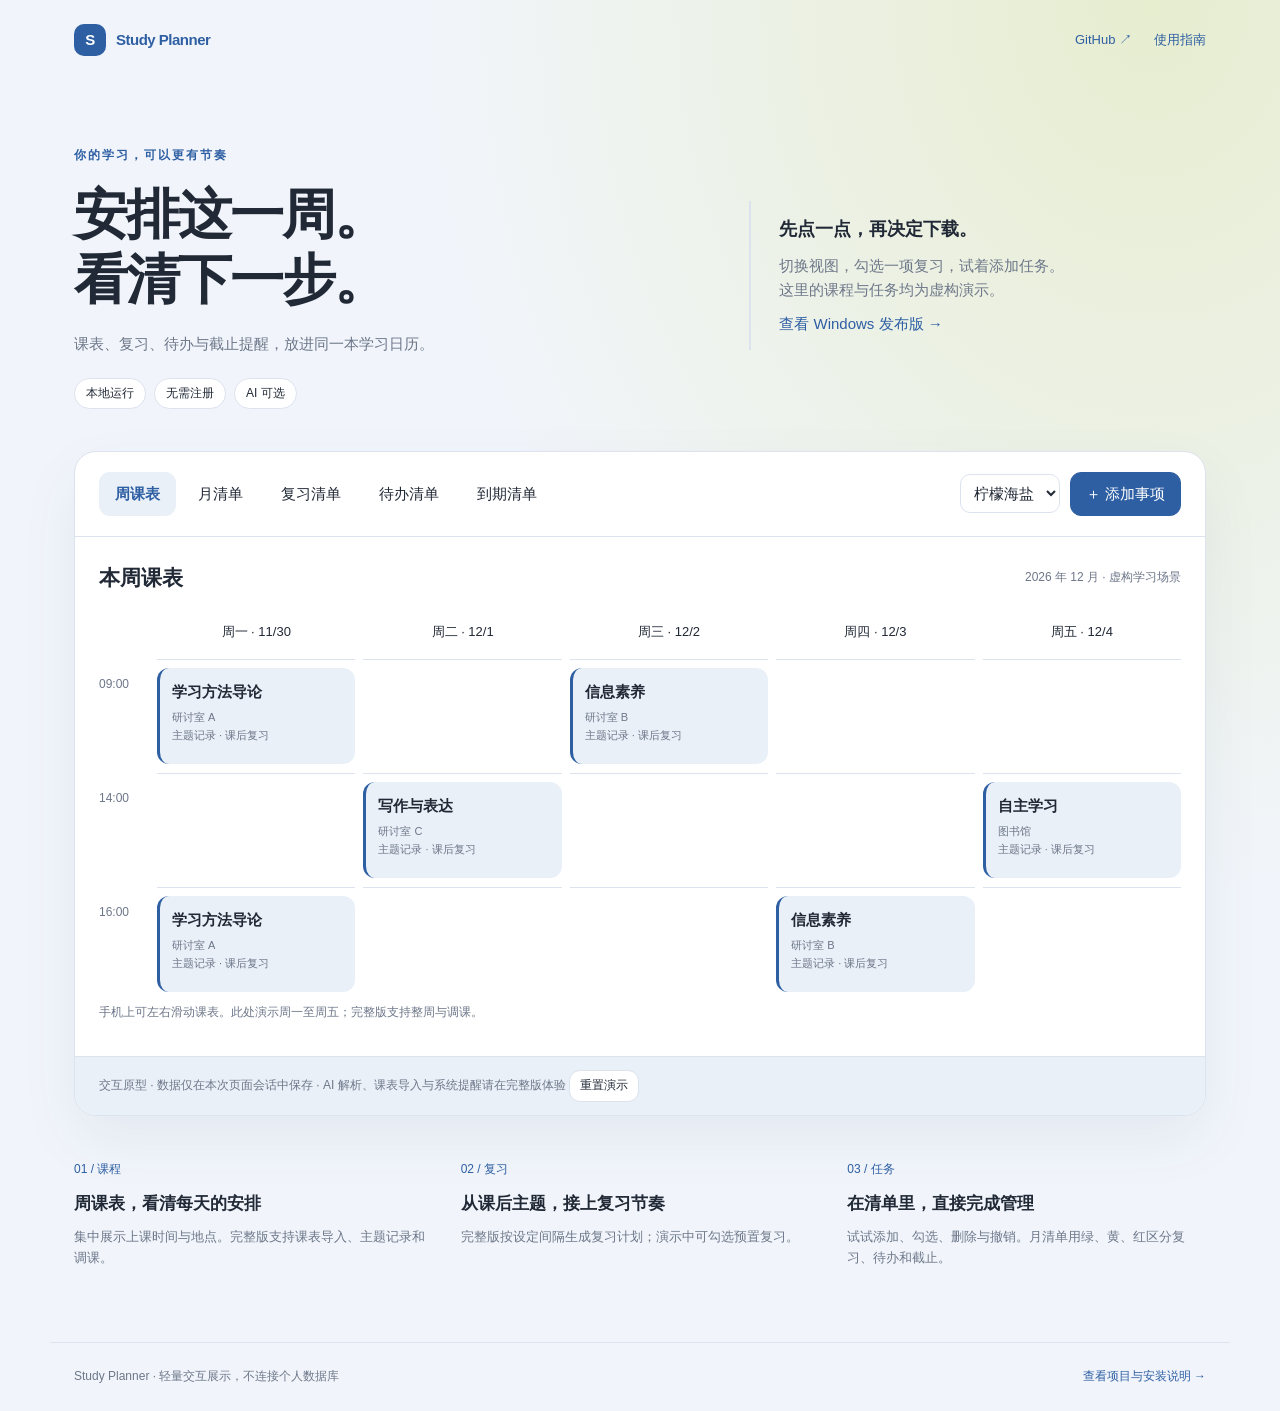
==== demo/index.html @ 26eeec9d "Add responsive interactive demo and GitHub Pages deployment" ====
<!doctype html>
<html lang="zh-CN">
<meta charset="utf-8"><meta name="viewport" content="width=device-width,initial-scale=1">
<meta name="description" content="体验 Study Planner：周课表、月清单与学习任务。无需安装，虚构数据交互演示。">
<title>Study Planner · 交互体验</title>
<style>
:root{--bg:#f1f5fb;--card:#fff;--ink:#212936;--muted:#6d7789;--accent:#2e5fa3;--line:#dce3ee;--soft:#eaf0f8;--green:#118b77;--yellow:#ba7800;--red:#c64462}*{box-sizing:border-box}body{margin:0;background:radial-gradient(ellipse at 90% 0%,#e7edcf,transparent 45%),var(--bg);color:var(--ink);font:15px/1.6 "Segoe UI","Microsoft YaHei",sans-serif}button,input,select{font:inherit}button,a,input,select{-webkit-tap-highlight-color:transparent}button{cursor:pointer}a{color:var(--accent);text-decoration:none}a:hover{text-decoration:underline}button:focus-visible,a:focus-visible,input:focus-visible,select:focus-visible{outline:3px solid var(--accent);outline-offset:4px}button{border:1px solid var(--line);border-radius:11px;background:var(--card);color:var(--ink);padding:9px 15px}button:hover{border-color:var(--accent)}.primary{background:var(--accent);color:white;border-color:var(--accent)}header,main,footer{max-width:1180px;margin:auto;padding:24px}header{display:flex;justify-content:space-between;align-items:center;gap:20px}.brand{font-weight:750;letter-spacing:-.5px}.brand b{display:inline-grid;place-items:center;background:var(--accent);color:white;width:32px;height:32px;border-radius:10px;margin-right:10px}header nav{display:flex;gap:22px;font-size:13px}.hero{display:grid;grid-template-columns:1.4fr 1fr;gap:36px;align-items:center;padding:38px 0 42px}.eyebrow{font-size:12px;letter-spacing:2px;color:var(--accent);font-weight:700}h1{font-size:clamp(32px,5vw,54px);letter-spacing:-2px;line-height:1.2;margin:16px 0 20px}p{color:var(--muted);margin:10px 0}.hero aside{border-left:2px solid var(--line);padding:14px 0 14px 28px}.hero aside strong{display:block;font-size:18px}.pills{display:flex;gap:8px;flex-wrap:wrap;margin-top:22px}.pills span{font-size:12px;padding:5px 11px;border-radius:30px;background:var(--card);border:1px solid var(--line)}.shell{background:var(--card);border:1px solid var(--line);border-radius:22px;overflow:hidden;box-shadow:0 24px 60px #263b5910}.toolbar{display:flex;justify-content:space-between;align-items:center;gap:16px;padding:20px 24px;border-bottom:1px solid var(--line);flex-wrap:wrap}.tabs{display:flex;gap:6px;flex-wrap:wrap}.tabs button{border-color:transparent;background:transparent}.tabs button[aria-selected=true]{background:var(--soft);color:var(--accent);font-weight:700}.tools{display:flex;align-items:center;gap:10px}select{padding:9px;border:1px solid var(--line);border-radius:10px;color:var(--ink);background:var(--card)}.content{padding:24px;min-height:420px}.section-head{display:flex;justify-content:space-between;gap:16px;align-items:center;margin-bottom:20px}.section-head h2{font-size:21px;margin:0}.caption{font-size:12px;color:var(--muted)}.week-scroll{overflow:auto}.week{min-width:640px;display:grid;grid-template-columns:50px repeat(5,1fr);gap:8px}.day-label{text-align:center;font-size:13px;padding:8px}.time{padding-top:16px;color:var(--muted);font-size:12px}.slot{min-height:106px;border-top:1px solid var(--line);padding-top:8px}.course{border-radius:12px;background:var(--soft);border-left:3px solid var(--accent);padding:12px;height:96px}.course strong,.course small{display:block}.course small{color:var(--muted);font-size:11px;margin-top:5px}.month{display:grid;grid-template-columns:repeat(7,minmax(0,1fr));gap:6px}.month .weekday{text-align:center;font-size:12px;color:var(--muted);padding:4px}.date{border:1px solid var(--line);border-radius:10px;min-height:95px;padding:8px;font-size:12px}.date.today{border-color:var(--accent);background:var(--soft)}.date time{font-weight:700}.event{display:block;margin-top:4px;overflow:hidden;text-overflow:ellipsis;white-space:nowrap;font-size:11px}.review{color:var(--green)}.todo{color:var(--yellow)}.ddl{color:var(--red)}.legend{display:flex;gap:18px;font-size:12px}.list{display:grid;gap:10px}.row{display:flex;align-items:center;gap:14px;border:1px solid var(--line);border-radius:12px;padding:14px 16px}.row input{width:19px;height:19px;accent-color:var(--accent);flex:none}.row div{flex:1;min-width:0}.row strong{display:block;overflow-wrap:anywhere}.row small{color:var(--muted);font-size:12px}.row.done strong{text-decoration:line-through;color:var(--muted)}.delete{font-size:12px;padding:5px 10px}.empty{padding:40px;text-align:center;color:var(--muted)}.notice{padding:13px 24px;background:var(--soft);font-size:12px;color:var(--muted);border-top:1px solid var(--line)}.feature-grid{display:grid;grid-template-columns:repeat(3,1fr);gap:28px;padding:40px 0}.feature-grid span{font-size:12px;color:var(--accent)}.feature-grid h3{font-size:17px;margin:10px 0}.feature-grid p{font-size:13px}footer{border-top:1px solid var(--line);display:flex;justify-content:space-between;gap:15px;font-size:12px;color:var(--muted)}dialog{width:min(440px,calc(100% - 32px));border:1px solid var(--line);border-radius:20px;padding:26px;color:var(--ink);background:var(--card)}dialog::backdrop{background:#19233266}dialog h2{margin:0 0 18px;font-size:22px}label{display:block;font-size:13px;margin:14px 0}label input,label select{display:block;width:100%;margin-top:7px;padding:11px;border:1px solid var(--line);border-radius:9px;background:var(--card);color:var(--ink)}.actions{display:flex;justify-content:flex-end;gap:10px;margin-top:24px}#toast{position:fixed;bottom:24px;left:50%;transform:translateX(-50%);background:#212936;color:white;padding:13px 20px;border-radius:12px;box-shadow:0 12px 30px #0002;z-index:10;min-width:260px;overflow:hidden}#toast button{margin-left:14px;background:transparent;color:white;padding:2px 7px;border-color:#ffffff55}#toast .progress{position:absolute;height:3px;bottom:0;left:0;background:#e8c21c;width:100%;animation:countdown 6s linear forwards}@keyframes countdown{to{width:0}}@media(prefers-reduced-motion:reduce){#toast .progress{animation:none}}@media(max-width:700px){header,main,footer{padding:18px}header nav{gap:12px}.hero{grid-template-columns:1fr;gap:16px;padding:22px 0 28px}.hero aside{padding:8px 0 8px 18px}.toolbar{padding:14px}.content{padding:14px}.tools{width:100%;justify-content:space-between}.tabs button{padding:8px 10px;font-size:13px}.date{min-height:75px;padding:5px}.event{font-size:10px}.feature-grid{grid-template-columns:1fr;gap:12px;padding:28px 0}.feature-grid h3{margin:4px 0}.section-head{align-items:flex-start;flex-direction:column;gap:7px}footer{flex-direction:column}.row{padding:12px;gap:10px}}
</style>
<header><a class="brand" href="#"><b>S</b>Study Planner</a><nav><a href="https://github.com/caiwu557-ai/study-planner">GitHub ↗</a><a href="https://github.com/caiwu557-ai/study-planner/blob/main/docs/USER_GUIDE.md">使用指南</a></nav></header>
<main><section class="hero"><div><span class="eyebrow">你的学习，可以更有节奏</span><h1>安排这一周。<br>看清下一步。</h1><p>课表、复习、待办与截止提醒，放进同一本学习日历。</p><div class="pills"><span>本地运行</span><span>无需注册</span><span>AI 可选</span></div></div><aside><strong>先点一点，再决定下载。</strong><p>切换视图，勾选一项复习，试着添加任务。<br>这里的课程与任务均为虚构演示。</p><a href="https://github.com/caiwu557-ai/study-planner/releases">查看 Windows 发布版 →</a></aside></section>
<section class="shell" aria-label="功能交互演示"><div class="toolbar"><div class="tabs" role="tablist" aria-label="演示视图"><button role="tab" data-view="week" aria-selected="true">周课表</button><button role="tab" data-view="month" aria-selected="false">月清单</button><button role="tab" data-view="review" aria-selected="false">复习清单</button><button role="tab" data-view="todo" aria-selected="false">待办清单</button><button role="tab" data-view="ddl" aria-selected="false">到期清单</button></div><div class="tools"><select id="theme" aria-label="选择配色"><option value="blue">柠檬海盐</option><option value="green">薄荷奶绿</option><option value="warm">玛格丽特</option></select><button id="add" class="primary">＋ 添加事项</button></div></div><div id="content" class="content" role="tabpanel"></div><div class="notice">交互原型 · 数据仅在本次页面会话中保存 · AI 解析、课表导入与系统提醒请在完整版体验 <button id="reset" class="delete">重置演示</button></div></section>
<section class="feature-grid"><article><span>01 / 课程</span><h3>周课表，看清每天的安排</h3><p>集中展示上课时间与地点。完整版支持课表导入、主题记录和调课。</p></article><article><span>02 / 复习</span><h3>从课后主题，接上复习节奏</h3><p>完整版按设定间隔生成复习计划；演示中可勾选预置复习。</p></article><article><span>03 / 任务</span><h3>在清单里，直接完成管理</h3><p>试试添加、勾选、删除与撤销。月清单用绿、黄、红区分复习、待办和截止。</p></article></section></main>
<footer><span>Study Planner · 轻量交互展示，不连接个人数据库</span><a href="https://github.com/caiwu557-ai/study-planner">查看项目与安装说明 →</a></footer>
<dialog id="modal"><form id="form"><h2>添加一个演示事项</h2><label>事项名称<input name="title" required maxlength="120" placeholder="例如：整理本周的课堂笔记"></label><label>计划日期<input name="date" type="date" required></label><label>清单类型<select name="kind"><option value="todo">待办</option><option value="ddl">截止事项</option></select></label><p class="caption">只用于展示，不会生成真实提醒。</p><div class="actions"><button type="button" id="cancel">取消</button><button class="primary" type="submit">添加</button></div></form></dialog><div id="toast" role="status" hidden></div>
<script>
const content=document.querySelector('#content'),modal=document.querySelector('#modal'),form=document.querySelector('#form');
const today=new Date(),iso=d=>`${d.getFullYear()}-${String(d.getMonth()+1).padStart(2,'0')}-${String(d.getDate()).padStart(2,'0')}`,shift=n=>{const d=new Date(today);d.setDate(d.getDate()+n);return iso(d)},safe=s=>String(s).replace(/[&<>"']/g,c=>({'&':'&amp;','<':'&lt;','>':'&gt;','"':'&quot;',"'":'&#39;'}[c]));
const seed=()=>[{id:1,title:'学习方法 · 概念梳理',kind:'review',date:shift(0),done:false},{id:2,title:'信息素养 · 检索策略',kind:'review',date:shift(2),done:false},{id:3,title:'整理本周课堂笔记',kind:'todo',date:shift(0),done:false},{id:4,title:'完成课程报告初稿',kind:'todo',date:shift(3),done:false},{id:5,title:'课程报告提交',kind:'ddl',date:shift(5),done:false}];
let tasks=seed(),view='week',undo=null,timer=null;
try{const stored=JSON.parse(sessionStorage.getItem('sp_public_demo')||'null');if(Array.isArray(stored)&&stored.every(t=>Number.isFinite(t.id)&&typeof t.title==='string'&&['review','todo','ddl'].includes(t.kind)&&/^\d{4}-\d{2}-\d{2}$/.test(t.date)))tasks=stored}catch{}
function save(){try{sessionStorage.setItem('sp_public_demo',JSON.stringify(tasks))}catch{}}
const names={week:'本周课表',month:'本月清单',review:'复习清单',todo:'待办清单',ddl:'到期清单'},labels={review:'复习',todo:'待办',ddl:'截止'};
function render(){document.querySelectorAll('[data-view]').forEach(b=>b.setAttribute('aria-selected',String(b.dataset.view===view)));let html=`<div class="section-head"><h2>${names[view]}</h2><span class="caption">${today.getFullYear()} 年 ${today.getMonth()+1} 月 · 虚构学习场景</span></div>`;
if(view==='week'){const monday=new Date(today);monday.setDate(today.getDate()-(today.getDay()+6)%7);html+='<div class="week-scroll"><div class="week"><div></div>';for(let i=0;i<5;i++){const d=new Date(monday);d.setDate(monday.getDate()+i);html+=`<div class="day-label">周${'一二三四五'[i]} · ${d.getMonth()+1}/${d.getDate()}</div>`}const courses={0:['学习方法导论','研讨室 A'],2:['信息素养','研讨室 B'],6:['写作与表达','研讨室 C'],9:['自主学习','图书馆'],10:['学习方法导论','研讨室 A'],13:['信息素养','研讨室 B']};for(let r=0;r<3;r++){html+=`<div class="time">${['09:00','14:00','16:00'][r]}</div>`;for(let c=0;c<5;c++){const lesson=courses[r*5+c];html+=`<div class="slot">${lesson?`<div class="course"><strong>${lesson[0]}</strong><small>${lesson[1]}<br>主题记录 · 课后复习</small></div>`:''}</div>`}}html+='</div></div><p class="caption">手机上可左右滑动课表。此处演示周一至周五；完整版支持整周与调课。</p>'}
else if(view==='month'){html+='<div class="legend"><span class="review">● 复习</span><span class="todo">● 待办</span><span class="ddl">● 截止</span></div><div class="month">';for(const d of '一二三四五六日')html+=`<div class="weekday">周${d}</div>`;const first=new Date(today.getFullYear(),today.getMonth(),1),count=new Date(today.getFullYear(),today.getMonth()+1,0).getDate();for(let i=0;i<(first.getDay()+6)%7;i++)html+='<div></div>';for(let day=1;day<=count;day++){const date=iso(new Date(today.getFullYear(),today.getMonth(),day));html+=`<div class="date ${date===iso(today)?'today':''}"><time>${day}</time>${tasks.filter(t=>t.date===date&&!t.done).map(t=>`<span class="event ${t.kind}" title="${safe(t.title)}">● ${safe(t.title)}</span>`).join('')}</div>`}html+='</div><p class="caption">展示本月未完成事项；跨月任务仍可在对应清单查看。</p>'}
else{const list=tasks.filter(t=>t.kind===view);html+='<div class="list">'+(list.length?list.map(t=>`<div class="row ${t.done?'done':''}">${view==='ddl'?'<span class="ddl">●</span>':`<input type="checkbox" aria-label="完成 ${safe(t.title)}" data-tick="${t.id}" ${t.done?'checked':''}>`}<div><strong>${safe(t.title)}</strong><small>${t.date} · ${labels[t.kind]}${t.done?' · 已完成':''}</small></div><button class="delete" data-delete="${t.id}" aria-label="删除 ${safe(t.title)}">删除</button></div>`).join(''):'<p class="empty">暂无事项，可以添加一个试试。</p>')+'</div>'}content.innerHTML=html}
document.querySelectorAll('[data-view]').forEach(b=>b.onclick=()=>{view=b.dataset.view;render()});
content.addEventListener('change',e=>{if(!e.target.dataset.tick)return;const item=tasks.find(t=>t.id===Number(e.target.dataset.tick));if(item){item.done=e.target.checked;save();render()}});
content.addEventListener('click',e=>{const b=e.target.closest('[data-delete]');if(!b)return;const id=Number(b.dataset.delete),item=tasks.find(t=>t.id===id);if(!item)return;tasks=tasks.filter(t=>t.id!==id);save();render();clearTimeout(timer);undo=item;const toast=document.querySelector('#toast');toast.innerHTML='已删除 · 6 秒内可撤销<button id="undo">撤销</button><span class="progress"></span>';toast.hidden=false;document.querySelector('#undo').onclick=()=>{tasks.push(undo);undo=null;save();render();clearTimeout(timer);toast.hidden=true};timer=setTimeout(()=>{toast.hidden=true;undo=null},6000)});
document.querySelector('#add').onclick=()=>{form.reset();form.elements.date.value=iso(today);modal.showModal();form.elements.title.focus()};document.querySelector('#cancel').onclick=()=>modal.close();
form.onsubmit=e=>{e.preventDefault();const title=form.elements.title.value.trim();if(!title){form.elements.title.setCustomValidity('请输入事项名称');form.elements.title.reportValidity();return}tasks.push({id:Date.now(),title,date:form.elements.date.value,kind:form.elements.kind.value,done:false});view=form.elements.kind.value;save();modal.close();render()};form.elements.title.oninput=()=>form.elements.title.setCustomValidity('');
document.querySelector('#reset').onclick=()=>{tasks=seed();save();clearTimeout(timer);undo=null;document.querySelector('#toast').hidden=true;render()};
document.querySelector('#theme').onchange=e=>{const colors={blue:['#f1f5fb','#2e5fa3','#eaf0f8','#212936'],green:['#f5f7ef','#2f7a63','#edf1e3','#22302b'],warm:['#fbf3ec','#be3a3b','#f6eae0','#312523']}[e.target.value];['--bg','--accent','--soft','--ink'].forEach((key,i)=>document.documentElement.style.setProperty(key,colors[i]))};render();
</script>
</html>
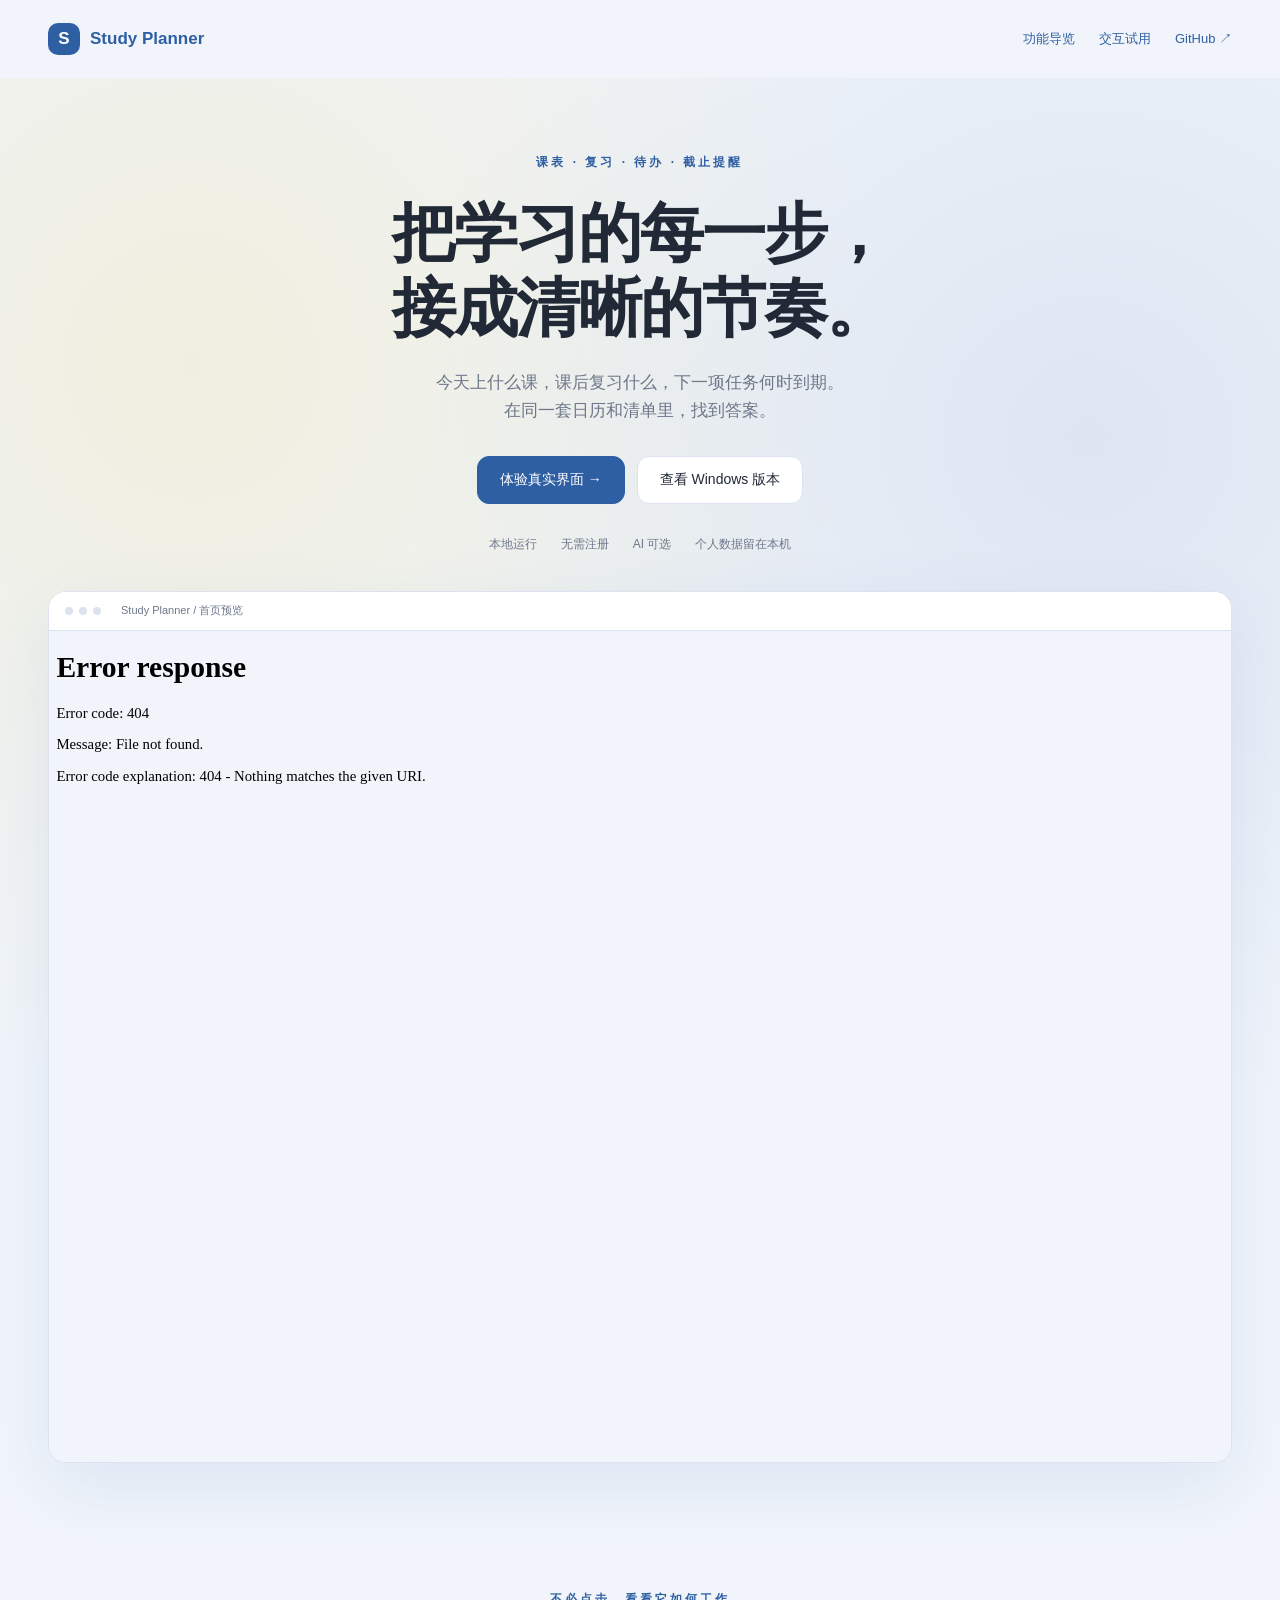
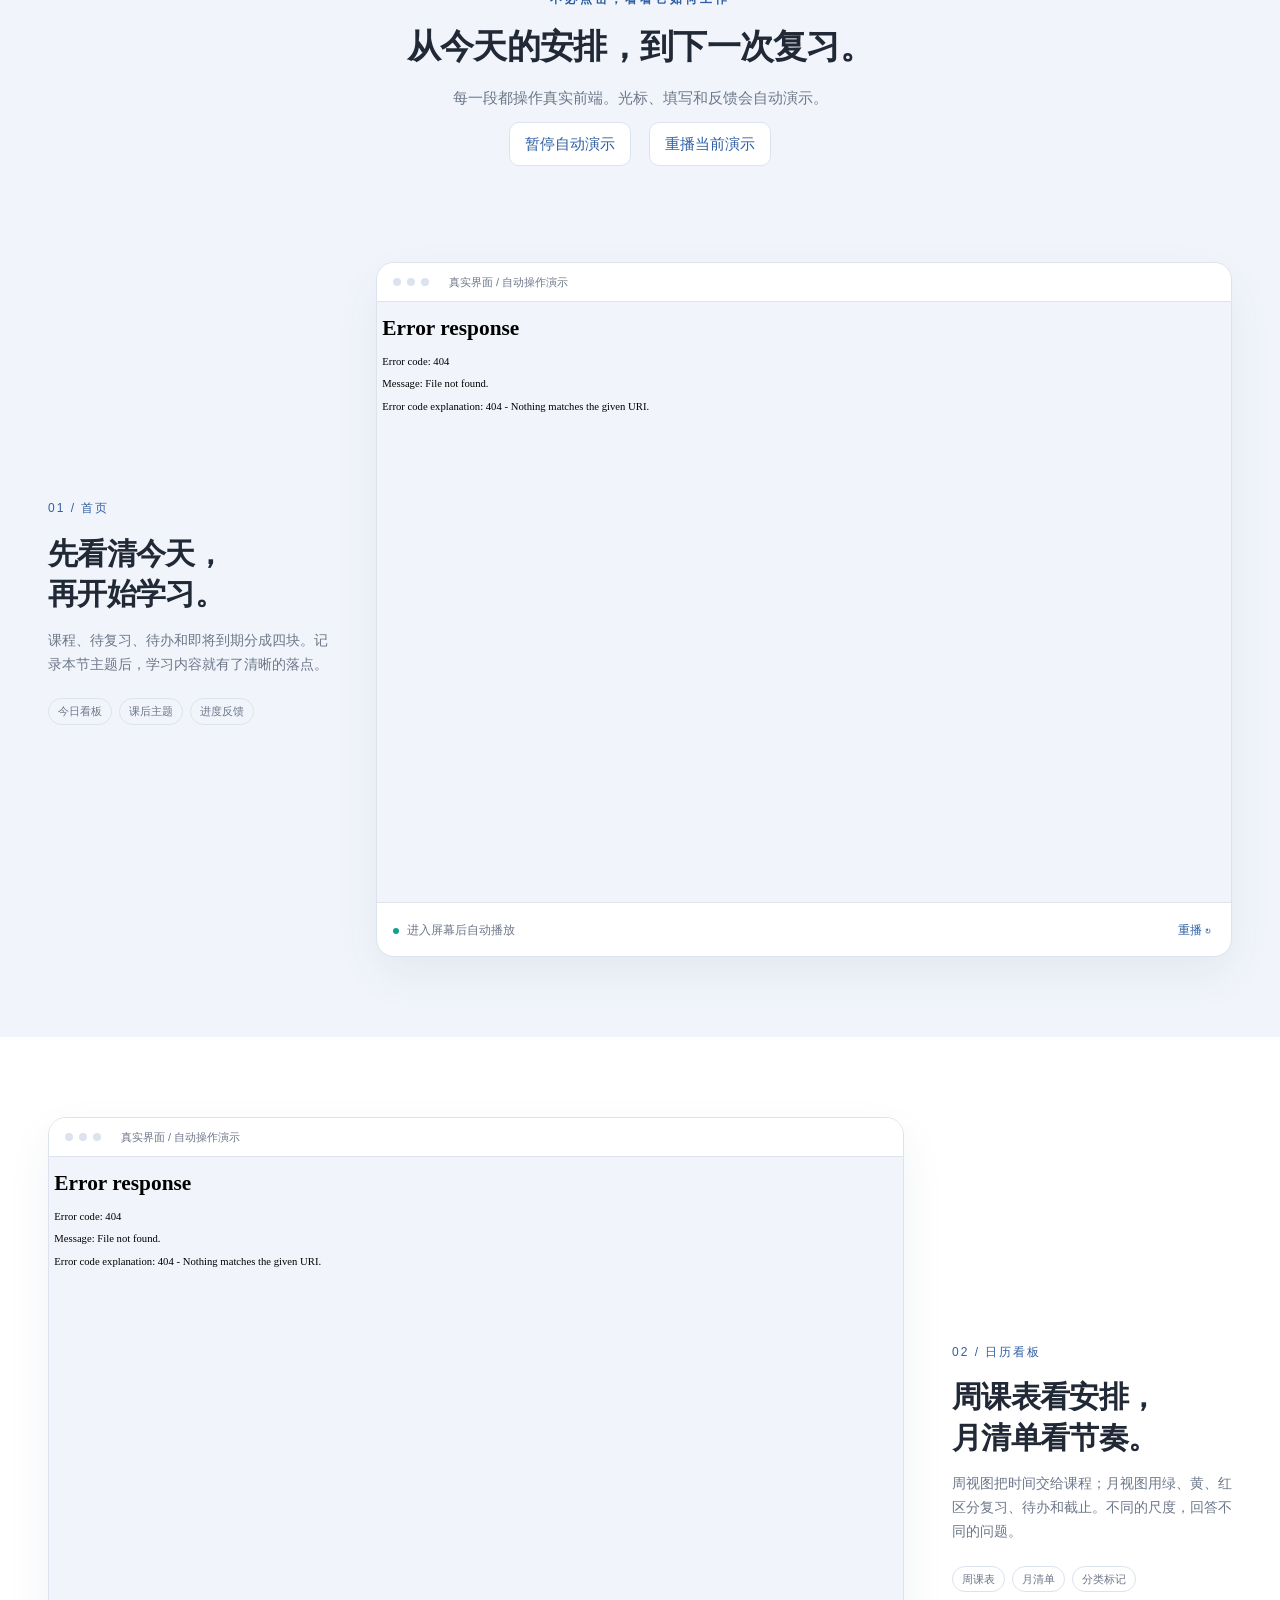
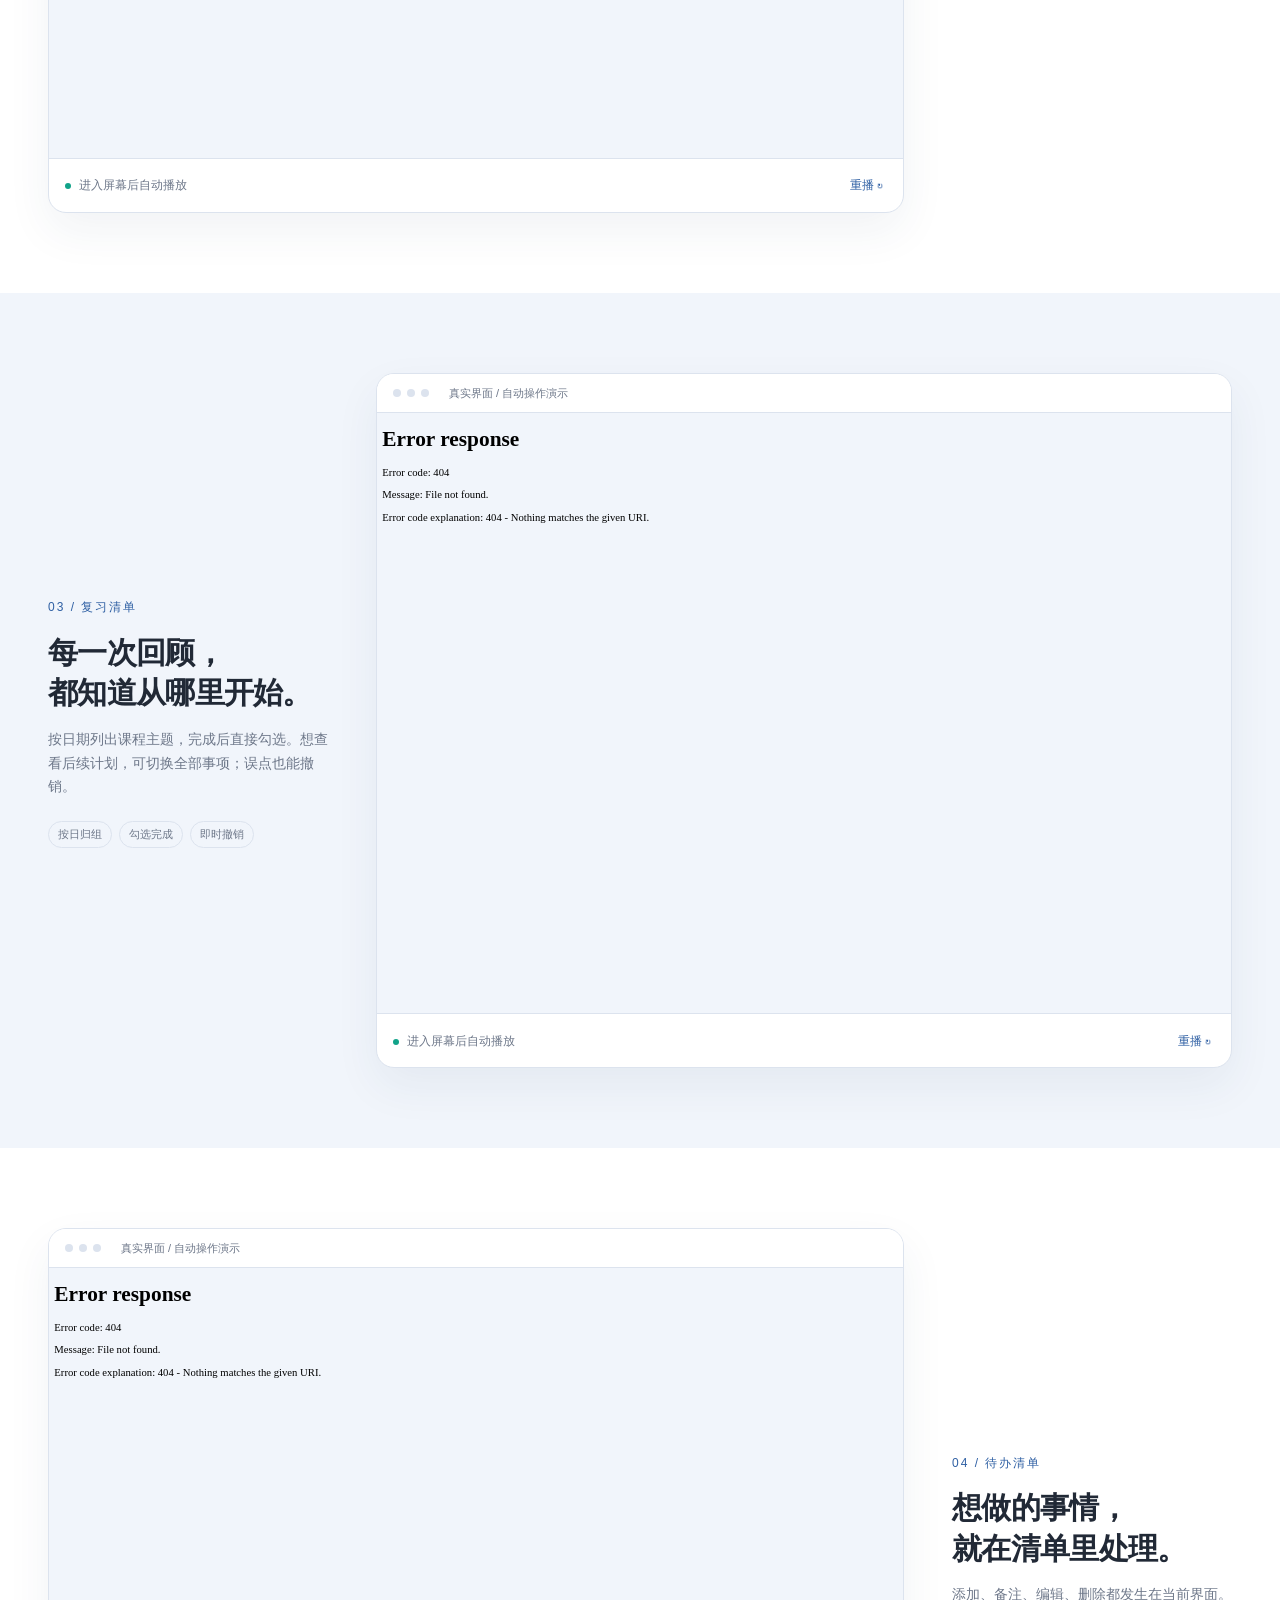
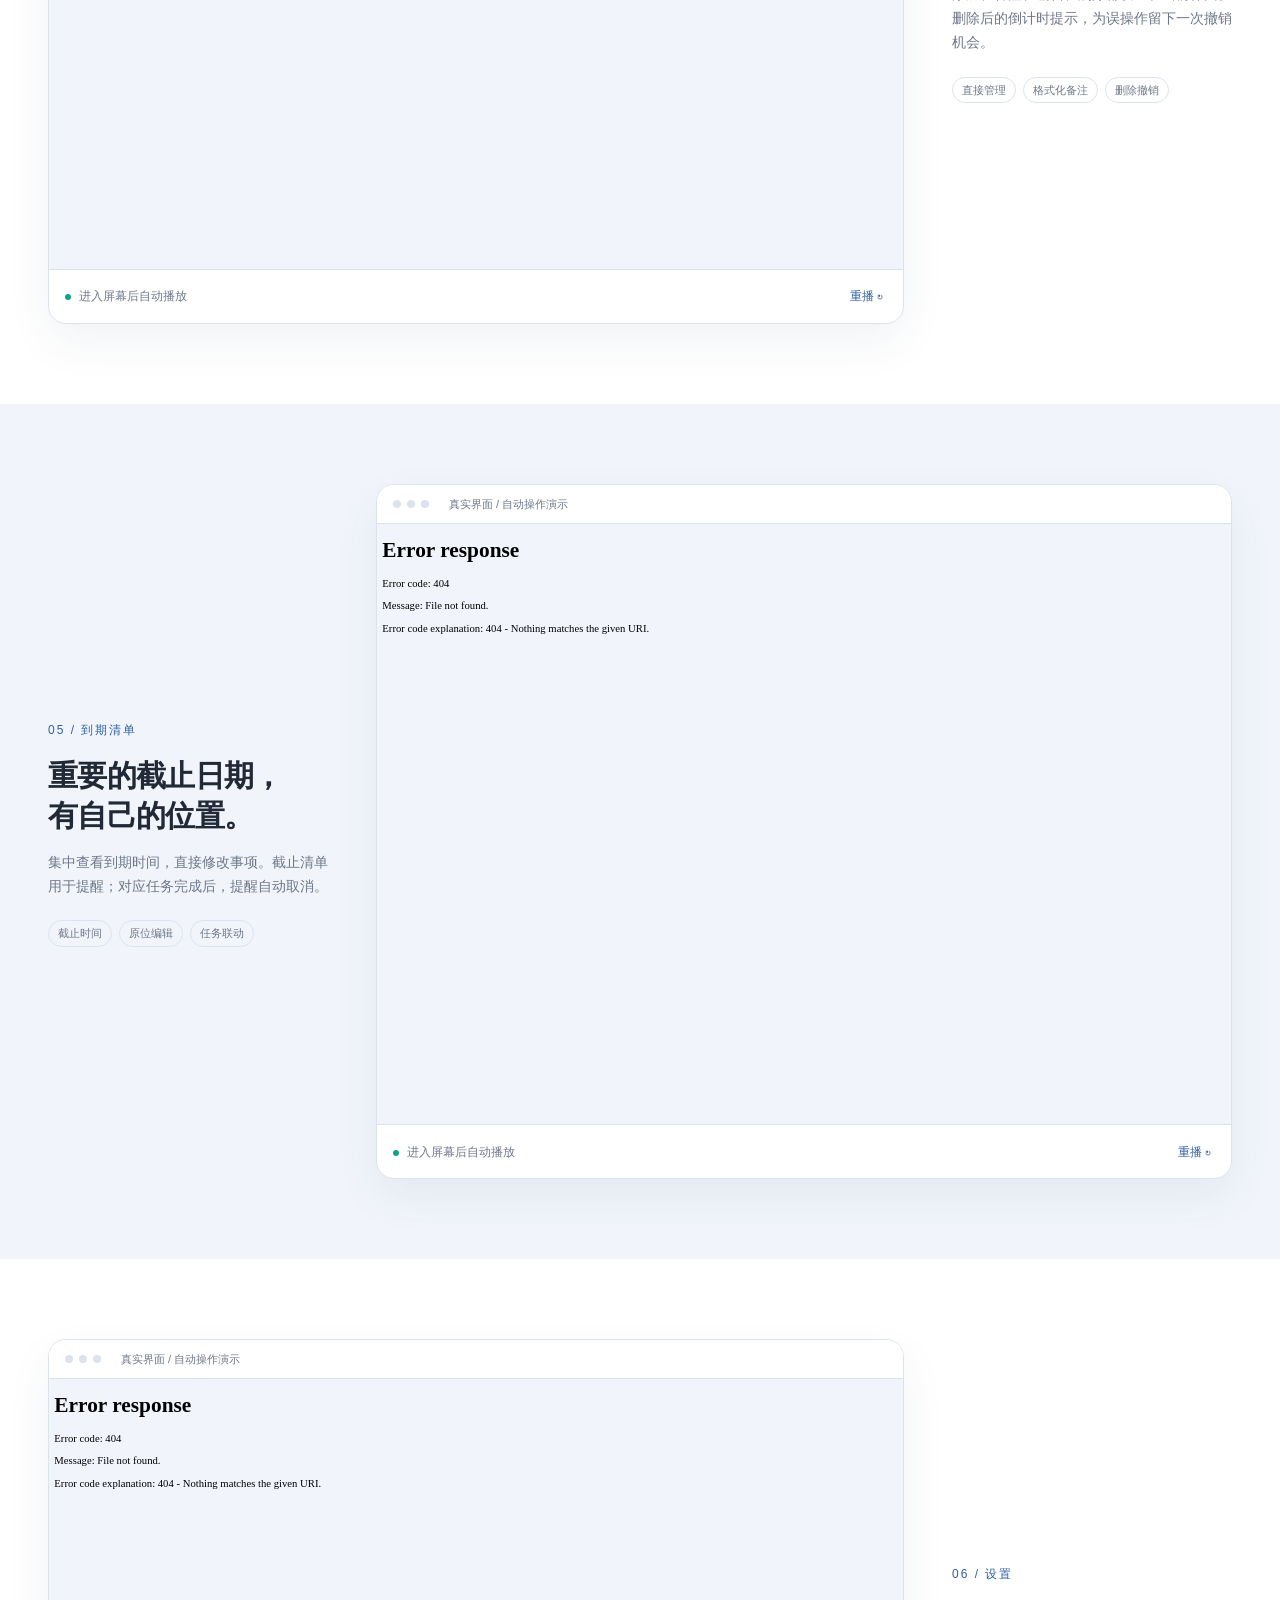
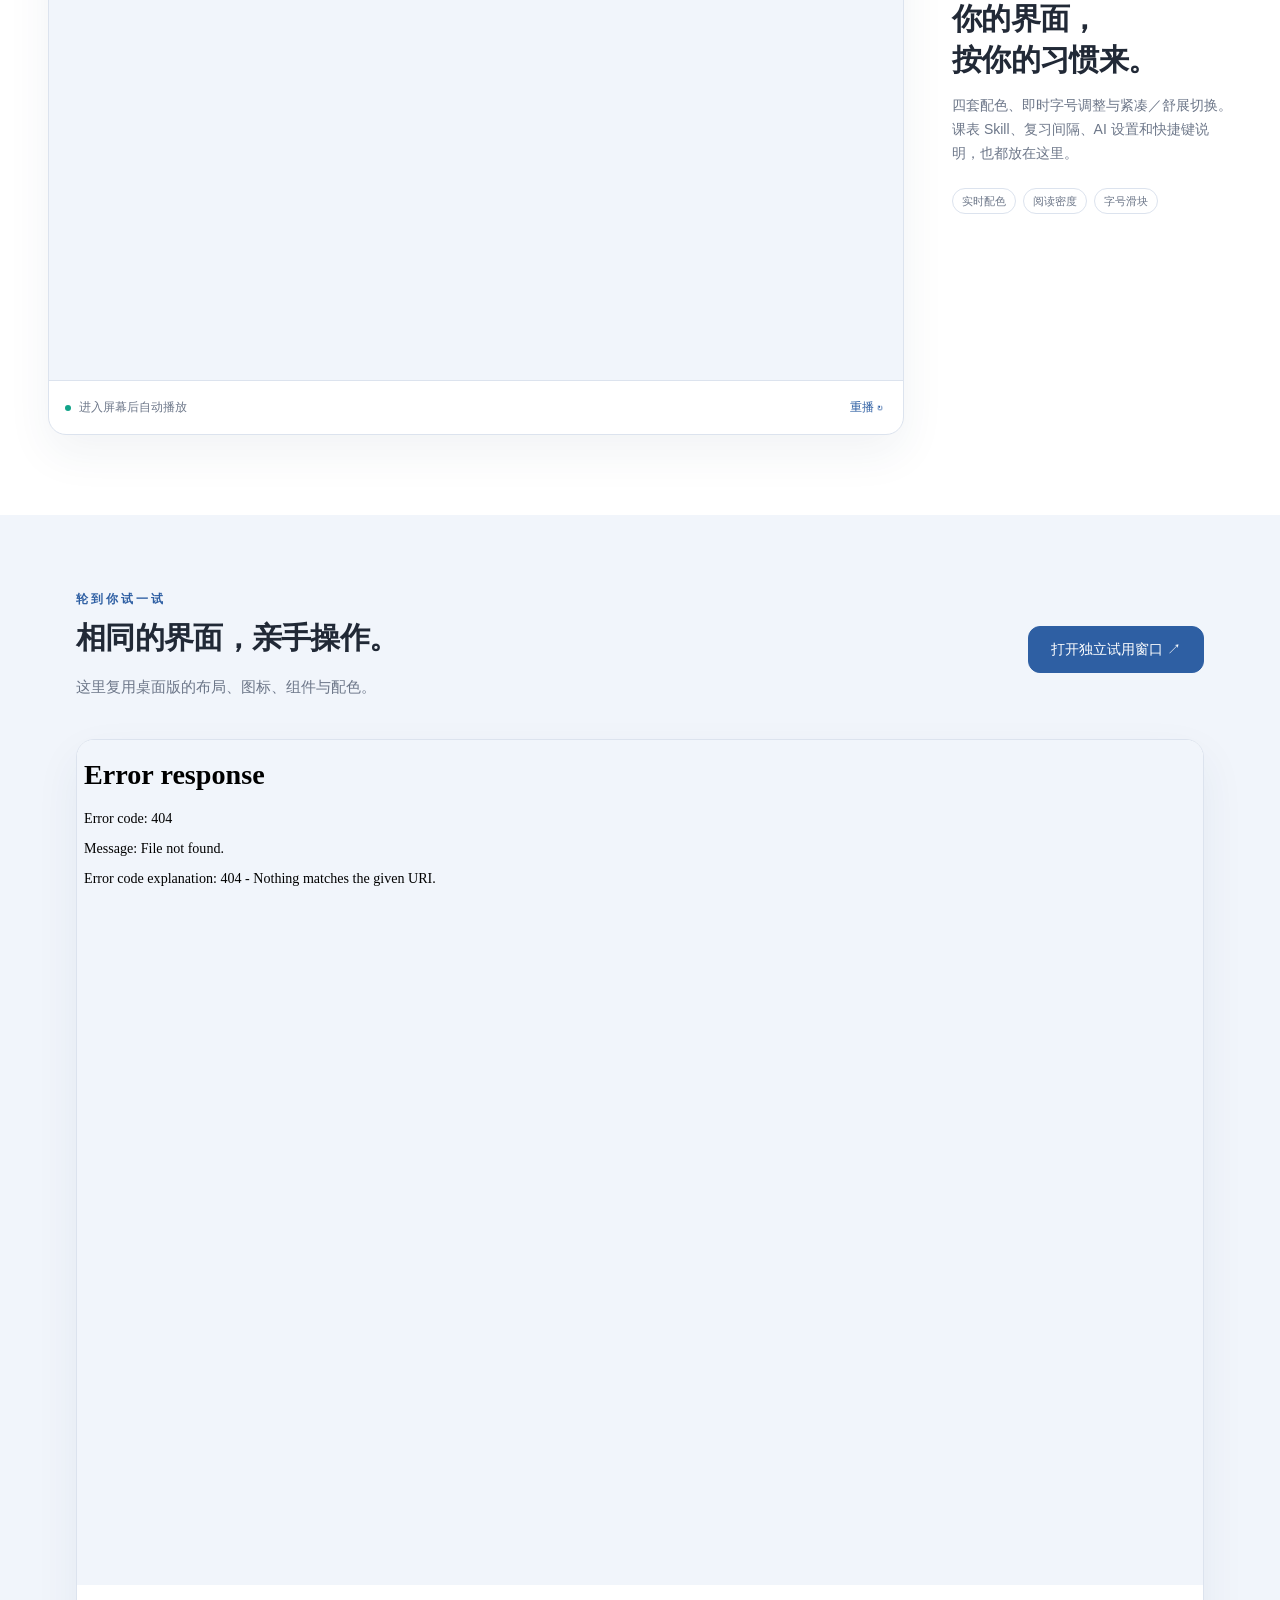
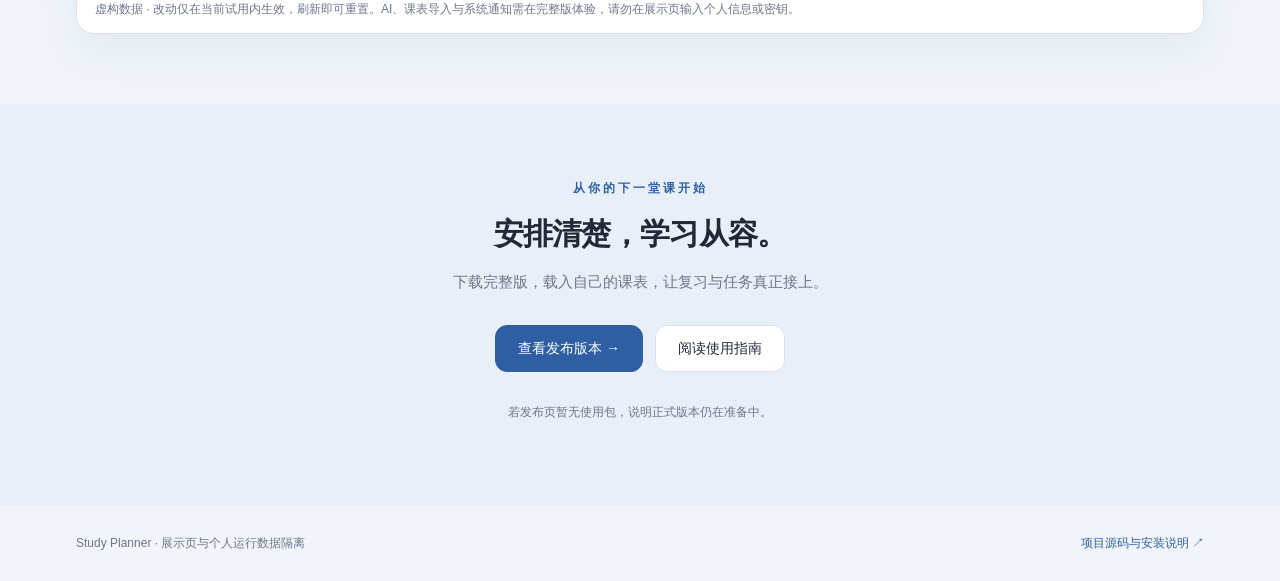
==== commit 7119600d: "Reuse desktop frontend in demo and add six automatic feature tours" ====
--- a/demo/index.html
+++ b/demo/index.html
@@ -1,35 +1,32 @@
 <!doctype html>
-<html lang="zh-CN">
-<meta charset="utf-8"><meta name="viewport" content="width=device-width,initial-scale=1">
-<meta name="description" content="体验 Study Planner：周课表、月清单与学习任务。无需安装，虚构数据交互演示。">
-<title>Study Planner · 交互体验</title>
+<html lang="zh-CN"><head><meta charset="utf-8"><meta name="viewport" content="width=device-width,initial-scale=1"><meta name="description" content="Study Planner 学习日历：以真实前端自动演示首页、课表、复习、任务与设置。"><title>Study Planner · 让学习有节奏</title>
 <style>
-:root{--bg:#f1f5fb;--card:#fff;--ink:#212936;--muted:#6d7789;--accent:#2e5fa3;--line:#dce3ee;--soft:#eaf0f8;--green:#118b77;--yellow:#ba7800;--red:#c64462}*{box-sizing:border-box}body{margin:0;background:radial-gradient(ellipse at 90% 0%,#e7edcf,transparent 45%),var(--bg);color:var(--ink);font:15px/1.6 "Segoe UI","Microsoft YaHei",sans-serif}button,input,select{font:inherit}button,a,input,select{-webkit-tap-highlight-color:transparent}button{cursor:pointer}a{color:var(--accent);text-decoration:none}a:hover{text-decoration:underline}button:focus-visible,a:focus-visible,input:focus-visible,select:focus-visible{outline:3px solid var(--accent);outline-offset:4px}button{border:1px solid var(--line);border-radius:11px;background:var(--card);color:var(--ink);padding:9px 15px}button:hover{border-color:var(--accent)}.primary{background:var(--accent);color:white;border-color:var(--accent)}header,main,footer{max-width:1180px;margin:auto;padding:24px}header{display:flex;justify-content:space-between;align-items:center;gap:20px}.brand{font-weight:750;letter-spacing:-.5px}.brand b{display:inline-grid;place-items:center;background:var(--accent);color:white;width:32px;height:32px;border-radius:10px;margin-right:10px}header nav{display:flex;gap:22px;font-size:13px}.hero{display:grid;grid-template-columns:1.4fr 1fr;gap:36px;align-items:center;padding:38px 0 42px}.eyebrow{font-size:12px;letter-spacing:2px;color:var(--accent);font-weight:700}h1{font-size:clamp(32px,5vw,54px);letter-spacing:-2px;line-height:1.2;margin:16px 0 20px}p{color:var(--muted);margin:10px 0}.hero aside{border-left:2px solid var(--line);padding:14px 0 14px 28px}.hero aside strong{display:block;font-size:18px}.pills{display:flex;gap:8px;flex-wrap:wrap;margin-top:22px}.pills span{font-size:12px;padding:5px 11px;border-radius:30px;background:var(--card);border:1px solid var(--line)}.shell{background:var(--card);border:1px solid var(--line);border-radius:22px;overflow:hidden;box-shadow:0 24px 60px #263b5910}.toolbar{display:flex;justify-content:space-between;align-items:center;gap:16px;padding:20px 24px;border-bottom:1px solid var(--line);flex-wrap:wrap}.tabs{display:flex;gap:6px;flex-wrap:wrap}.tabs button{border-color:transparent;background:transparent}.tabs button[aria-selected=true]{background:var(--soft);color:var(--accent);font-weight:700}.tools{display:flex;align-items:center;gap:10px}select{padding:9px;border:1px solid var(--line);border-radius:10px;color:var(--ink);background:var(--card)}.content{padding:24px;min-height:420px}.section-head{display:flex;justify-content:space-between;gap:16px;align-items:center;margin-bottom:20px}.section-head h2{font-size:21px;margin:0}.caption{font-size:12px;color:var(--muted)}.week-scroll{overflow:auto}.week{min-width:640px;display:grid;grid-template-columns:50px repeat(5,1fr);gap:8px}.day-label{text-align:center;font-size:13px;padding:8px}.time{padding-top:16px;color:var(--muted);font-size:12px}.slot{min-height:106px;border-top:1px solid var(--line);padding-top:8px}.course{border-radius:12px;background:var(--soft);border-left:3px solid var(--accent);padding:12px;height:96px}.course strong,.course small{display:block}.course small{color:var(--muted);font-size:11px;margin-top:5px}.month{display:grid;grid-template-columns:repeat(7,minmax(0,1fr));gap:6px}.month .weekday{text-align:center;font-size:12px;color:var(--muted);padding:4px}.date{border:1px solid var(--line);border-radius:10px;min-height:95px;padding:8px;font-size:12px}.date.today{border-color:var(--accent);background:var(--soft)}.date time{font-weight:700}.event{display:block;margin-top:4px;overflow:hidden;text-overflow:ellipsis;white-space:nowrap;font-size:11px}.review{color:var(--green)}.todo{color:var(--yellow)}.ddl{color:var(--red)}.legend{display:flex;gap:18px;font-size:12px}.list{display:grid;gap:10px}.row{display:flex;align-items:center;gap:14px;border:1px solid var(--line);border-radius:12px;padding:14px 16px}.row input{width:19px;height:19px;accent-color:var(--accent);flex:none}.row div{flex:1;min-width:0}.row strong{display:block;overflow-wrap:anywhere}.row small{color:var(--muted);font-size:12px}.row.done strong{text-decoration:line-through;color:var(--muted)}.delete{font-size:12px;padding:5px 10px}.empty{padding:40px;text-align:center;color:var(--muted)}.notice{padding:13px 24px;background:var(--soft);font-size:12px;color:var(--muted);border-top:1px solid var(--line)}.feature-grid{display:grid;grid-template-columns:repeat(3,1fr);gap:28px;padding:40px 0}.feature-grid span{font-size:12px;color:var(--accent)}.feature-grid h3{font-size:17px;margin:10px 0}.feature-grid p{font-size:13px}footer{border-top:1px solid var(--line);display:flex;justify-content:space-between;gap:15px;font-size:12px;color:var(--muted)}dialog{width:min(440px,calc(100% - 32px));border:1px solid var(--line);border-radius:20px;padding:26px;color:var(--ink);background:var(--card)}dialog::backdrop{background:#19233266}dialog h2{margin:0 0 18px;font-size:22px}label{display:block;font-size:13px;margin:14px 0}label input,label select{display:block;width:100%;margin-top:7px;padding:11px;border:1px solid var(--line);border-radius:9px;background:var(--card);color:var(--ink)}.actions{display:flex;justify-content:flex-end;gap:10px;margin-top:24px}#toast{position:fixed;bottom:24px;left:50%;transform:translateX(-50%);background:#212936;color:white;padding:13px 20px;border-radius:12px;box-shadow:0 12px 30px #0002;z-index:10;min-width:260px;overflow:hidden}#toast button{margin-left:14px;background:transparent;color:white;padding:2px 7px;border-color:#ffffff55}#toast .progress{position:absolute;height:3px;bottom:0;left:0;background:#e8c21c;width:100%;animation:countdown 6s linear forwards}@keyframes countdown{to{width:0}}@media(prefers-reduced-motion:reduce){#toast .progress{animation:none}}@media(max-width:700px){header,main,footer{padding:18px}header nav{gap:12px}.hero{grid-template-columns:1fr;gap:16px;padding:22px 0 28px}.hero aside{padding:8px 0 8px 18px}.toolbar{padding:14px}.content{padding:14px}.tools{width:100%;justify-content:space-between}.tabs button{padding:8px 10px;font-size:13px}.date{min-height:75px;padding:5px}.event{font-size:10px}.feature-grid{grid-template-columns:1fr;gap:12px;padding:28px 0}.feature-grid h3{margin:4px 0}.section-head{align-items:flex-start;flex-direction:column;gap:7px}footer{flex-direction:column}.row{padding:12px;gap:10px}}
-</style>
-<header><a class="brand" href="#"><b>S</b>Study Planner</a><nav><a href="https://github.com/caiwu557-ai/study-planner">GitHub ↗</a><a href="https://github.com/caiwu557-ai/study-planner/blob/main/docs/USER_GUIDE.md">使用指南</a></nav></header>
-<main><section class="hero"><div><span class="eyebrow">你的学习，可以更有节奏</span><h1>安排这一周。<br>看清下一步。</h1><p>课表、复习、待办与截止提醒，放进同一本学习日历。</p><div class="pills"><span>本地运行</span><span>无需注册</span><span>AI 可选</span></div></div><aside><strong>先点一点，再决定下载。</strong><p>切换视图，勾选一项复习，试着添加任务。<br>这里的课程与任务均为虚构演示。</p><a href="https://github.com/caiwu557-ai/study-planner/releases">查看 Windows 发布版 →</a></aside></section>
-<section class="shell" aria-label="功能交互演示"><div class="toolbar"><div class="tabs" role="tablist" aria-label="演示视图"><button role="tab" data-view="week" aria-selected="true">周课表</button><button role="tab" data-view="month" aria-selected="false">月清单</button><button role="tab" data-view="review" aria-selected="false">复习清单</button><button role="tab" data-view="todo" aria-selected="false">待办清单</button><button role="tab" data-view="ddl" aria-selected="false">到期清单</button></div><div class="tools"><select id="theme" aria-label="选择配色"><option value="blue">柠檬海盐</option><option value="green">薄荷奶绿</option><option value="warm">玛格丽特</option></select><button id="add" class="primary">＋ 添加事项</button></div></div><div id="content" class="content" role="tabpanel"></div><div class="notice">交互原型 · 数据仅在本次页面会话中保存 · AI 解析、课表导入与系统提醒请在完整版体验 <button id="reset" class="delete">重置演示</button></div></section>
-<section class="feature-grid"><article><span>01 / 课程</span><h3>周课表，看清每天的安排</h3><p>集中展示上课时间与地点。完整版支持课表导入、主题记录和调课。</p></article><article><span>02 / 复习</span><h3>从课后主题，接上复习节奏</h3><p>完整版按设定间隔生成复习计划；演示中可勾选预置复习。</p></article><article><span>03 / 任务</span><h3>在清单里，直接完成管理</h3><p>试试添加、勾选、删除与撤销。月清单用绿、黄、红区分复习、待办和截止。</p></article></section></main>
-<footer><span>Study Planner · 轻量交互展示，不连接个人数据库</span><a href="https://github.com/caiwu557-ai/study-planner">查看项目与安装说明 →</a></footer>
-<dialog id="modal"><form id="form"><h2>添加一个演示事项</h2><label>事项名称<input name="title" required maxlength="120" placeholder="例如：整理本周的课堂笔记"></label><label>计划日期<input name="date" type="date" required></label><label>清单类型<select name="kind"><option value="todo">待办</option><option value="ddl">截止事项</option></select></label><p class="caption">只用于展示，不会生成真实提醒。</p><div class="actions"><button type="button" id="cancel">取消</button><button class="primary" type="submit">添加</button></div></form></dialog><div id="toast" role="status" hidden></div>
+:root{--blue:#2e5fa3;--ink:#212936;--muted:#6d7789;--line:#dce3ee;--paper:#f1f5fb}*{box-sizing:border-box}html{scroll-behavior:smooth}body{margin:0;background:var(--paper);color:var(--ink);font:15px/1.7 "Segoe UI","Microsoft YaHei",sans-serif}button,a{-webkit-tap-highlight-color:transparent}a{color:var(--blue);text-decoration:none}button{font:inherit;cursor:pointer}button:focus-visible,a:focus-visible{outline:3px solid var(--blue);outline-offset:5px}header{height:78px;max-width:1240px;padding:0 28px;margin:auto;display:flex;align-items:center;justify-content:space-between}.brand{font-size:17px;font-weight:750}.brand b{display:inline-grid;place-items:center;width:32px;height:32px;border-radius:10px;background:var(--blue);color:white;margin-right:10px}nav{display:flex;gap:24px;font-size:13px}.hero{padding:70px 28px 52px;text-align:center;background:radial-gradient(ellipse at 15% 20%,#e8c21c20,transparent 45%),radial-gradient(ellipse at 85% 25%,#2e5fa31a,transparent 45%)}.eyebrow{font-size:12px;letter-spacing:3px;color:var(--blue);font-weight:700}h1{font-size:clamp(34px,5vw,68px);line-height:1.18;letter-spacing:-2px;margin:22px 0}p{color:var(--muted)}.hero p{font-size:17px;max-width:650px;margin:22px auto}.buttons{display:flex;justify-content:center;gap:12px;margin:30px 0}.button{padding:11px 22px;border:1px solid var(--line);border-radius:12px;background:#fff;color:var(--ink);font-size:14px;display:inline-block}.button.primary{background:var(--blue);color:white;border-color:var(--blue)}.button:hover{box-shadow:0 6px 18px #2e5fa318}.strip{display:flex;justify-content:center;gap:24px;font-size:12px;color:var(--muted);flex-wrap:wrap}.intro-preview{max-width:1184px;margin:36px auto 0;border-radius:18px;border:1px solid var(--line);background:white;overflow:hidden;box-shadow:0 24px 70px #2e5fa31a;text-align:left}.window-bar{height:39px;border-bottom:1px solid var(--line);display:flex;align-items:center;gap:6px;padding:0 16px;background:#fff;color:var(--muted);font-size:11px}.window-bar i{width:8px;height:8px;border-radius:50%;background:#dce3ee}.window-bar span{margin-left:14px}.chapter{padding:80px 28px;scroll-margin-top:20px}.chapter:nth-child(even){background:#fff}.chapter-inner{max-width:1184px;margin:auto;display:grid;grid-template-columns:280px minmax(0,1fr);gap:48px;align-items:center}.chapter.reverse .copy{order:2}.chapter.reverse .stage{order:1}.chapter.reverse .chapter-inner{grid-template-columns:minmax(0,1fr) 280px}.number{color:var(--blue);font-size:12px;letter-spacing:2px}h2{font-size:30px;line-height:1.35;letter-spacing:-.7px;margin:14px 0}.copy p{font-size:14px}.tags{display:flex;gap:7px;flex-wrap:wrap;margin-top:22px}.tags span{font-size:11px;border:1px solid var(--line);border-radius:20px;padding:3px 9px;color:var(--muted)}.stage{min-width:0;border:1px solid var(--line);border-radius:18px;background:#fff;overflow:hidden;box-shadow:0 18px 45px #253b5910}.screen{position:relative;width:100%;overflow:hidden;background:var(--paper);aspect-ratio:1280/900}.screen iframe{border:0;width:1280px;height:900px;transform-origin:top left;display:block}.auto iframe{pointer-events:none}.caption{min-height:54px;display:flex;align-items:center;justify-content:space-between;gap:12px;padding:12px 16px;font-size:12px;color:var(--muted);border-top:1px solid var(--line)}.caption button{border:0;background:transparent;color:var(--blue);font-size:12px;padding:4px;white-space:nowrap}.status:before{content:"";display:inline-block;width:6px;height:6px;border-radius:50%;background:#11a389;margin-right:8px}.tour-title{text-align:center;padding:70px 24px 16px}.tour-title p{margin-bottom:12px}.tour-title h2{font-size:34px}.tour-controls{display:flex;justify-content:center;gap:18px}.tour-controls button{border:1px solid var(--line);background:#fff;border-radius:10px;padding:8px 15px;color:var(--blue)}.trial{max-width:1184px;margin:0 auto;padding:70px 28px}.trial-head{display:flex;justify-content:space-between;align-items:center;gap:24px;margin-bottom:25px}.trial-head h2{margin:8px 0}.trial .screen{aspect-ratio:1280/960}.trial iframe{height:960px}.trial-note{font-size:12px;padding:14px 18px;color:var(--muted)}.closing{padding:70px 24px;text-align:center;background:#e8eff8}footer{padding:28px;max-width:1184px;margin:auto;display:flex;justify-content:space-between;font-size:12px;color:var(--muted);gap:20px}.mobile-note{display:none}@media(max-width:850px){header{padding:0 20px}nav{gap:14px}.hero{padding:40px 20px 28px}.hero p{font-size:14px}.chapter{padding:44px 20px}.chapter-inner,.chapter.reverse .chapter-inner{grid-template-columns:1fr;gap:20px}.chapter.reverse .copy,.chapter.reverse .stage{order:initial}.copy h2{font-size:26px}.copy p{max-width:600px}.tags{margin-top:12px}.trial{padding:44px 20px}.trial-head{align-items:flex-start;flex-direction:column;gap:12px}.mobile-note{display:block;font-size:12px}.caption{font-size:11px;padding:10px}.tour-title{padding-top:42px}.tour-title h2{font-size:28px}.strip{gap:13px}.buttons{flex-wrap:wrap}footer{flex-direction:column}.trial .screen{aspect-ratio:auto;height:780px}.trial iframe{width:100%;height:780px;transform:none!important}}
+@media(prefers-reduced-motion:reduce){html{scroll-behavior:auto}}
+</style></head><body>
+<header><a class="brand" href="#"><b>S</b>Study Planner</a><nav><a href="#tour">功能导览</a><a href="#try">交互试用</a><a href="https://github.com/caiwu557-ai/study-planner">GitHub ↗</a></nav></header>
+<section class="hero"><span class="eyebrow">课表 · 复习 · 待办 · 截止提醒</span><h1>把学习的每一步，<br>接成清晰的节奏。</h1><p>今天上什么课，课后复习什么，下一项任务何时到期。<br>在同一套日历和清单里，找到答案。</p><div class="buttons"><a class="button primary" href="#try">体验真实界面 →</a><a class="button" href="https://github.com/caiwu557-ai/study-planner/releases">查看 Windows 版本</a></div><div class="strip"><span>本地运行</span><span>无需注册</span><span>AI 可选</span><span>个人数据留在本机</span></div><div class="intro-preview"><div class="window-bar"><i></i><i></i><i></i><span>Study Planner / 首页预览</span></div><div class="screen auto"><iframe title="首页静态概览" src="./app/#/home" loading="lazy" tabindex="-1" inert></iframe></div></div></section>
+<section class="tour-title" id="tour"><span class="eyebrow">不必点击，看看它如何工作</span><h2>从今天的安排，到下一次复习。</h2><p>每一段都操作真实前端。光标、填写和反馈会自动演示。</p><div class="tour-controls"><button id="pause">暂停自动演示</button><button id="replay">重播当前演示</button></div></section>
+<div id="chapters"></div>
+<section class="trial" id="try"><div class="trial-head"><div><span class="eyebrow">轮到你试一试</span><h2>相同的界面，亲手操作。</h2><p>这里复用桌面版的布局、图标、组件与配色。</p></div><a class="button primary" href="./app/" target="_blank" rel="noopener">打开独立试用窗口 ↗</a></div><p class="mobile-note">手机上建议打开独立窗口，方便操作完整界面。</p><div class="stage"><div class="screen"><iframe id="trial" title="Study Planner 可交互试用" src="./app/" loading="lazy"></iframe></div><div class="trial-note">虚构数据 · 改动仅在当前试用内生效，刷新即可重置。AI、课表导入与系统通知需在完整版体验，请勿在展示页输入个人信息或密钥。</div></div></section>
+<section class="closing"><span class="eyebrow">从你的下一堂课开始</span><h2>安排清楚，学习从容。</h2><p>下载完整版，载入自己的课表，让复习与任务真正接上。</p><div class="buttons"><a class="button primary" href="https://github.com/caiwu557-ai/study-planner/releases">查看发布版本 →</a><a class="button" href="https://github.com/caiwu557-ai/study-planner/blob/main/docs/USER_GUIDE.md">阅读使用指南</a></div><p style="font-size:12px">若发布页暂无使用包，说明正式版本仍在准备中。</p></section><footer><span>Study Planner · 展示页与个人运行数据隔离</span><a href="https://github.com/caiwu557-ai/study-planner">项目源码与安装说明 ↗</a></footer>
 <script>
-const content=document.querySelector('#content'),modal=document.querySelector('#modal'),form=document.querySelector('#form');
-const today=new Date(),iso=d=>`${d.getFullYear()}-${String(d.getMonth()+1).padStart(2,'0')}-${String(d.getDate()).padStart(2,'0')}`,shift=n=>{const d=new Date(today);d.setDate(d.getDate()+n);return iso(d)},safe=s=>String(s).replace(/[&<>"']/g,c=>({'&':'&amp;','<':'&lt;','>':'&gt;','"':'&quot;',"'":'&#39;'}[c]));
-const seed=()=>[{id:1,title:'学习方法 · 概念梳理',kind:'review',date:shift(0),done:false},{id:2,title:'信息素养 · 检索策略',kind:'review',date:shift(2),done:false},{id:3,title:'整理本周课堂笔记',kind:'todo',date:shift(0),done:false},{id:4,title:'完成课程报告初稿',kind:'todo',date:shift(3),done:false},{id:5,title:'课程报告提交',kind:'ddl',date:shift(5),done:false}];
-let tasks=seed(),view='week',undo=null,timer=null;
-try{const stored=JSON.parse(sessionStorage.getItem('sp_public_demo')||'null');if(Array.isArray(stored)&&stored.every(t=>Number.isFinite(t.id)&&typeof t.title==='string'&&['review','todo','ddl'].includes(t.kind)&&/^\d{4}-\d{2}-\d{2}$/.test(t.date)))tasks=stored}catch{}
-function save(){try{sessionStorage.setItem('sp_public_demo',JSON.stringify(tasks))}catch{}}
-const names={week:'本周课表',month:'本月清单',review:'复习清单',todo:'待办清单',ddl:'到期清单'},labels={review:'复习',todo:'待办',ddl:'截止'};
-function render(){document.querySelectorAll('[data-view]').forEach(b=>b.setAttribute('aria-selected',String(b.dataset.view===view)));let html=`<div class="section-head"><h2>${names[view]}</h2><span class="caption">${today.getFullYear()} 年 ${today.getMonth()+1} 月 · 虚构学习场景</span></div>`;
-if(view==='week'){const monday=new Date(today);monday.setDate(today.getDate()-(today.getDay()+6)%7);html+='<div class="week-scroll"><div class="week"><div></div>';for(let i=0;i<5;i++){const d=new Date(monday);d.setDate(monday.getDate()+i);html+=`<div class="day-label">周${'一二三四五'[i]} · ${d.getMonth()+1}/${d.getDate()}</div>`}const courses={0:['学习方法导论','研讨室 A'],2:['信息素养','研讨室 B'],6:['写作与表达','研讨室 C'],9:['自主学习','图书馆'],10:['学习方法导论','研讨室 A'],13:['信息素养','研讨室 B']};for(let r=0;r<3;r++){html+=`<div class="time">${['09:00','14:00','16:00'][r]}</div>`;for(let c=0;c<5;c++){const lesson=courses[r*5+c];html+=`<div class="slot">${lesson?`<div class="course"><strong>${lesson[0]}</strong><small>${lesson[1]}<br>主题记录 · 课后复习</small></div>`:''}</div>`}}html+='</div></div><p class="caption">手机上可左右滑动课表。此处演示周一至周五；完整版支持整周与调课。</p>'}
-else if(view==='month'){html+='<div class="legend"><span class="review">● 复习</span><span class="todo">● 待办</span><span class="ddl">● 截止</span></div><div class="month">';for(const d of '一二三四五六日')html+=`<div class="weekday">周${d}</div>`;const first=new Date(today.getFullYear(),today.getMonth(),1),count=new Date(today.getFullYear(),today.getMonth()+1,0).getDate();for(let i=0;i<(first.getDay()+6)%7;i++)html+='<div></div>';for(let day=1;day<=count;day++){const date=iso(new Date(today.getFullYear(),today.getMonth(),day));html+=`<div class="date ${date===iso(today)?'today':''}"><time>${day}</time>${tasks.filter(t=>t.date===date&&!t.done).map(t=>`<span class="event ${t.kind}" title="${safe(t.title)}">● ${safe(t.title)}</span>`).join('')}</div>`}html+='</div><p class="caption">展示本月未完成事项；跨月任务仍可在对应清单查看。</p>'}
-else{const list=tasks.filter(t=>t.kind===view);html+='<div class="list">'+(list.length?list.map(t=>`<div class="row ${t.done?'done':''}">${view==='ddl'?'<span class="ddl">●</span>':`<input type="checkbox" aria-label="完成 ${safe(t.title)}" data-tick="${t.id}" ${t.done?'checked':''}>`}<div><strong>${safe(t.title)}</strong><small>${t.date} · ${labels[t.kind]}${t.done?' · 已完成':''}</small></div><button class="delete" data-delete="${t.id}" aria-label="删除 ${safe(t.title)}">删除</button></div>`).join(''):'<p class="empty">暂无事项，可以添加一个试试。</p>')+'</div>'}content.innerHTML=html}
-document.querySelectorAll('[data-view]').forEach(b=>b.onclick=()=>{view=b.dataset.view;render()});
-content.addEventListener('change',e=>{if(!e.target.dataset.tick)return;const item=tasks.find(t=>t.id===Number(e.target.dataset.tick));if(item){item.done=e.target.checked;save();render()}});
-content.addEventListener('click',e=>{const b=e.target.closest('[data-delete]');if(!b)return;const id=Number(b.dataset.delete),item=tasks.find(t=>t.id===id);if(!item)return;tasks=tasks.filter(t=>t.id!==id);save();render();clearTimeout(timer);undo=item;const toast=document.querySelector('#toast');toast.innerHTML='已删除 · 6 秒内可撤销<button id="undo">撤销</button><span class="progress"></span>';toast.hidden=false;document.querySelector('#undo').onclick=()=>{tasks.push(undo);undo=null;save();render();clearTimeout(timer);toast.hidden=true};timer=setTimeout(()=>{toast.hidden=true;undo=null},6000)});
-document.querySelector('#add').onclick=()=>{form.reset();form.elements.date.value=iso(today);modal.showModal();form.elements.title.focus()};document.querySelector('#cancel').onclick=()=>modal.close();
-form.onsubmit=e=>{e.preventDefault();const title=form.elements.title.value.trim();if(!title){form.elements.title.setCustomValidity('请输入事项名称');form.elements.title.reportValidity();return}tasks.push({id:Date.now(),title,date:form.elements.date.value,kind:form.elements.kind.value,done:false});view=form.elements.kind.value;save();modal.close();render()};form.elements.title.oninput=()=>form.elements.title.setCustomValidity('');
-document.querySelector('#reset').onclick=()=>{tasks=seed();save();clearTimeout(timer);undo=null;document.querySelector('#toast').hidden=true;render()};
-document.querySelector('#theme').onchange=e=>{const colors={blue:['#f1f5fb','#2e5fa3','#eaf0f8','#212936'],green:['#f5f7ef','#2f7a63','#edf1e3','#22302b'],warm:['#fbf3ec','#be3a3b','#f6eae0','#312523']}[e.target.value];['--bg','--accent','--soft','--ink'].forEach((key,i)=>document.documentElement.style.setProperty(key,colors[i]))};render();
-</script>
-</html>
+const chapters=[
+['home','01 / 首页','先看清今天，<br>再开始学习。','课程、待复习、待办和即将到期分成四块。记录本节主题后，学习内容就有了清晰的落点。',['今日看板','课后主题','进度反馈']],
+['calendar','02 / 日历看板','周课表看安排，<br>月清单看节奏。','周视图把时间交给课程；月视图用绿、黄、红区分复习、待办和截止。不同的尺度，回答不同的问题。',['周课表','月清单','分类标记']],
+['reviews','03 / 复习清单','每一次回顾，<br>都知道从哪里开始。','按日期列出课程主题，完成后直接勾选。想查看后续计划，可切换全部事项；误点也能撤销。',['按日归组','勾选完成','即时撤销']],
+['todos','04 / 待办清单','想做的事情，<br>就在清单里处理。','添加、备注、编辑、删除都发生在当前界面。删除后的倒计时提示，为误操作留下一次撤销机会。',['直接管理','格式化备注','删除撤销']],
+['ddls','05 / 到期清单','重要的截止日期，<br>有自己的位置。','集中查看到期时间，直接修改事项。截止清单用于提醒；对应任务完成后，提醒自动取消。',['截止时间','原位编辑','任务联动']],
+['settings','06 / 设置','你的界面，<br>按你的习惯来。','四套配色、即时字号调整与紧凑／舒展切换。课表 Skill、复习间隔、AI 设置和快捷键说明，也都放在这里。',['实时配色','阅读密度','字号滑块']]
+];
+document.querySelector('#chapters').innerHTML=chapters.map((c,i)=>`<section class="chapter ${i%2?'reverse':''}"><div class="chapter-inner"><div class="copy"><span class="number">${c[1]}</span><h2>${c[2]}</h2><p>${c[3]}</p><div class="tags">${c[4].map(t=>`<span>${t}</span>`).join('')}</div></div><div class="stage"><div class="window-bar"><i></i><i></i><i></i><span>真实界面 / 自动操作演示</span></div><div class="screen auto"><iframe data-scene="${c[0]}" title="${c[1]}自动交互演示" src="./app/?scene=${c[0]}" loading="lazy" tabindex="-1" inert></iframe></div><div class="caption"><span class="status">进入屏幕后自动播放</span><button data-replay="${c[0]}">重播 ↻</button></div></div></div></section>`).join('');
+const frames=[...document.querySelectorAll('iframe[data-scene]')];let paused=matchMedia('(prefers-reduced-motion:reduce)').matches,active=null;
+function command(f,play){f.contentWindow?.postMessage({playDemo:play&&!document.hidden},location.origin)}
+function activate(f){if(active===f)return;if(active)command(active,false);active=f;if(active)command(active,!paused)}
+const visible=new Map();const observer=new IntersectionObserver(entries=>{for(const e of entries)visible.set(e.target,e.intersectionRatio);const candidates=frames.filter(f=>(visible.get(f)||0)>.25).sort((a,b)=>(visible.get(b)||0)-(visible.get(a)||0));activate(candidates[0]||null)},{threshold:[0,.25,.5,.75,1]});frames.forEach(f=>observer.observe(f));
+function fit(){document.querySelectorAll('.screen iframe').forEach(f=>{if(f.id==='trial'&&innerWidth<=850)return;f.style.transform=`scale(${f.parentElement.clientWidth/1280})`})}new ResizeObserver(fit).observe(document.body);fit();
+function pauseLabel(){document.querySelector('#pause').textContent=paused?'播放自动演示':'暂停自动演示'}pauseLabel();document.querySelector('#pause').onclick=()=>{paused=!paused;pauseLabel();if(active)command(active,!paused)};
+function replay(f){if(!f)return;command(f,false);paused=false;pauseLabel();if(active&&active!==f)command(active,false);active=f;command(f,true)}document.querySelector('#replay').onclick=()=>replay(active||frames[0]);document.querySelectorAll('[data-replay]').forEach(b=>b.onclick=()=>replay(frames.find(f=>f.dataset.scene===b.dataset.replay)));
+window.addEventListener('message',e=>{if(e.origin!==location.origin)return;const f=frames.find(f=>f.contentWindow===e.source);if(!f)return;if(e.data?.demoReady){if(f===active)command(f,!paused)}if(typeof e.data?.text==='string')f.closest('.stage').querySelector('.status').textContent=e.data.text});
+document.addEventListener('visibilitychange',()=>{if(active)command(active,!paused&&!document.hidden)});
+</script></body></html>
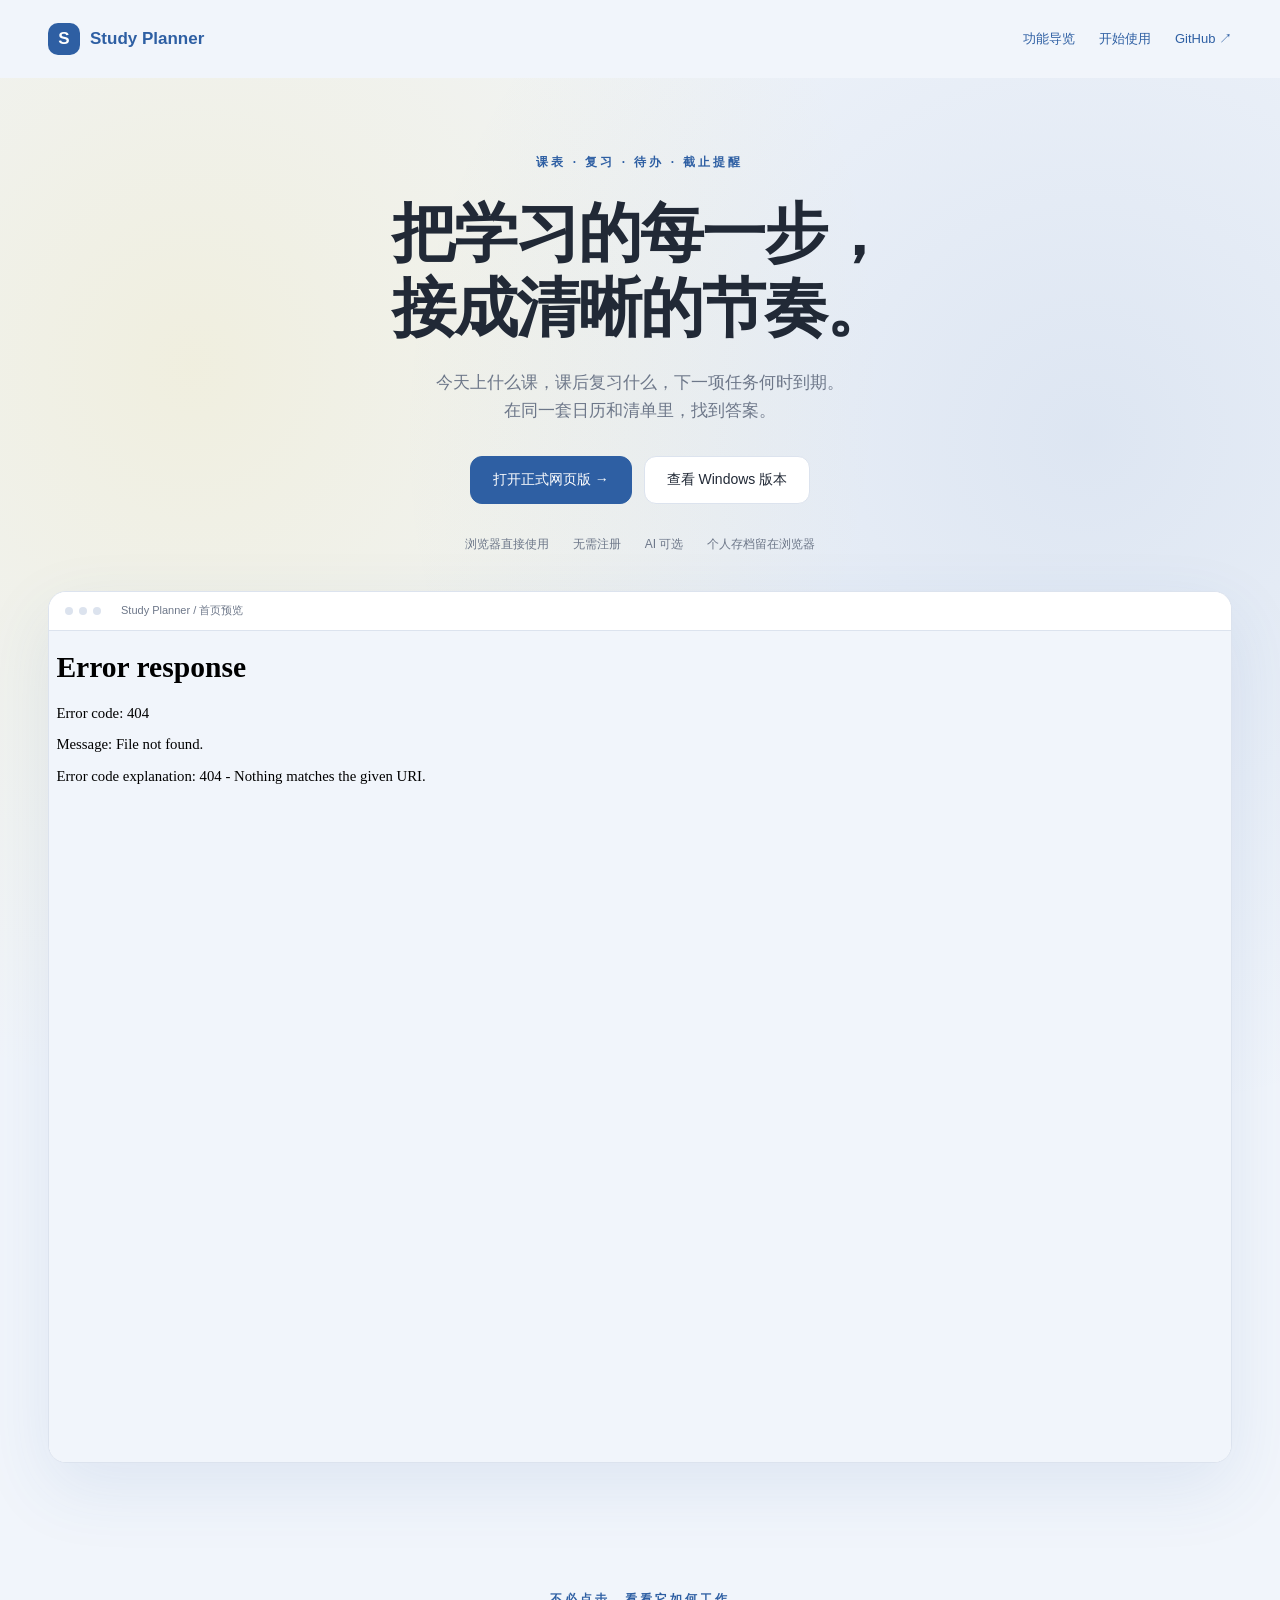
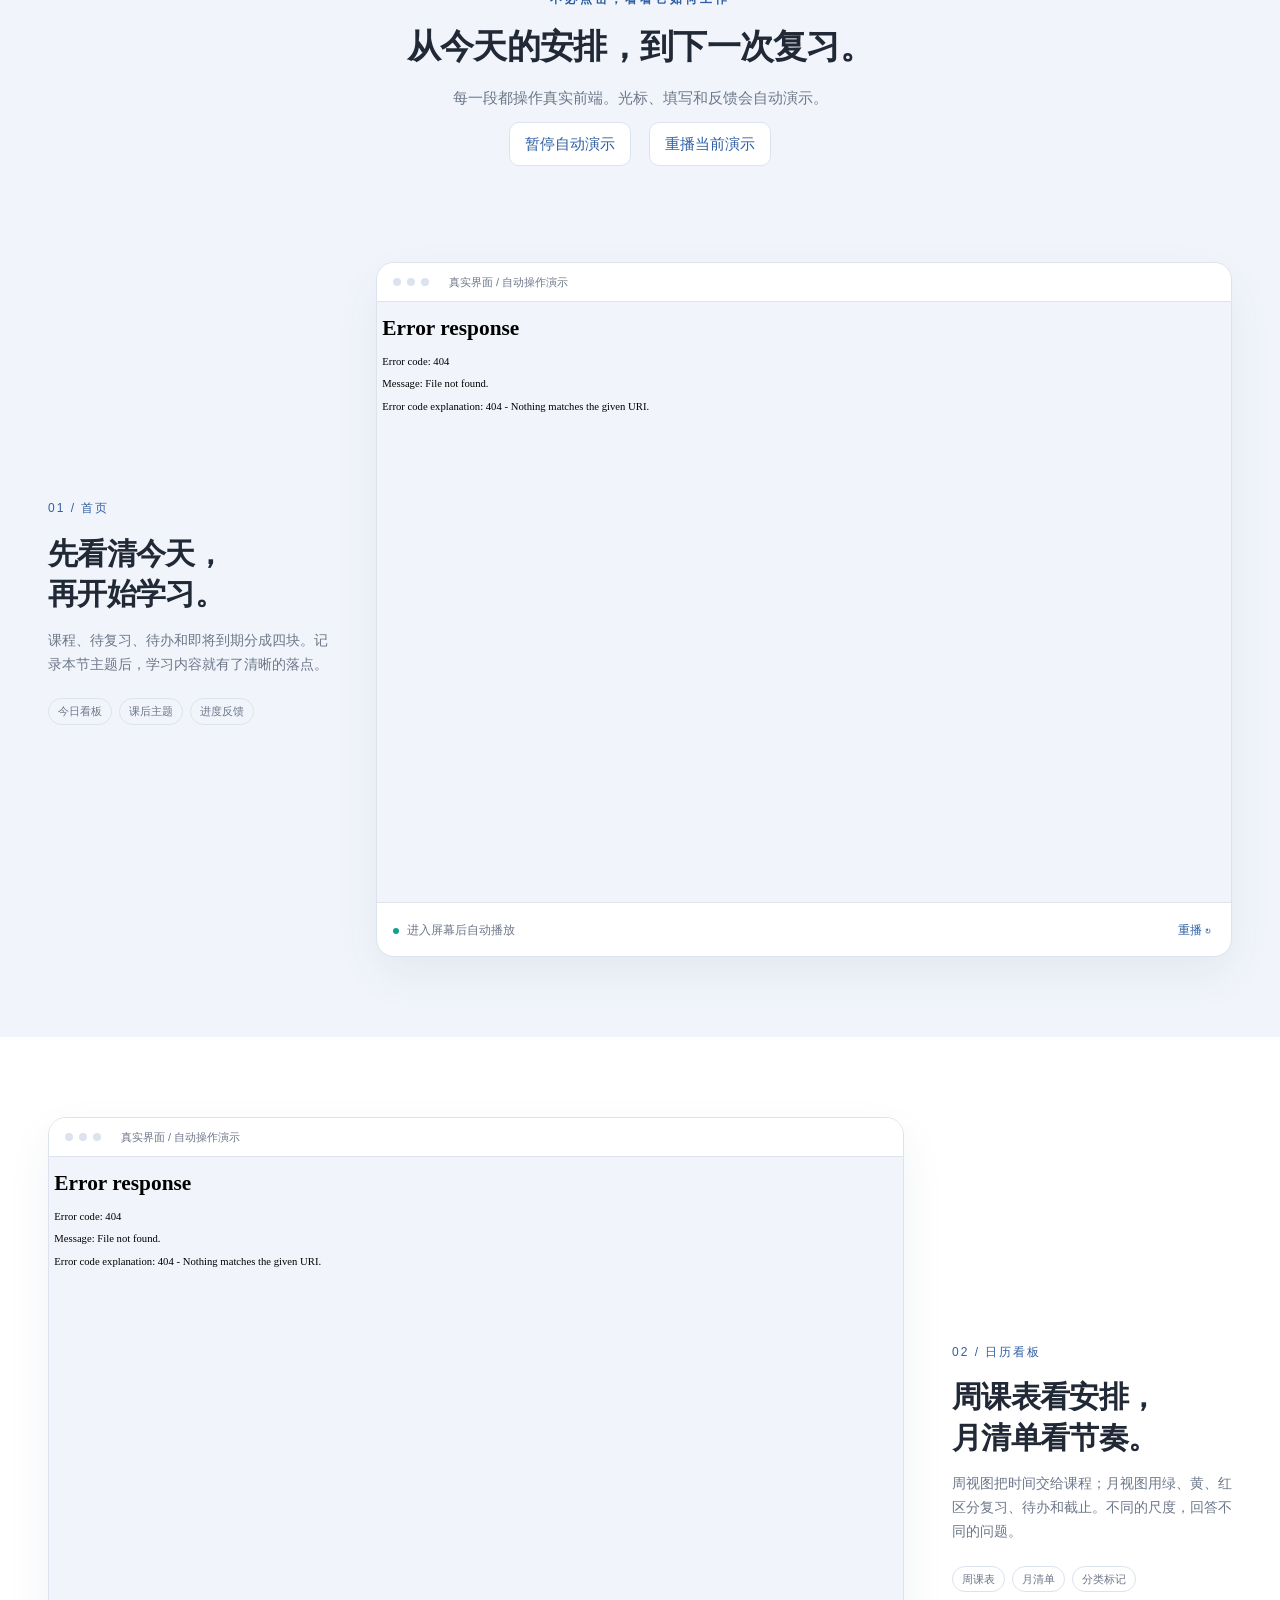
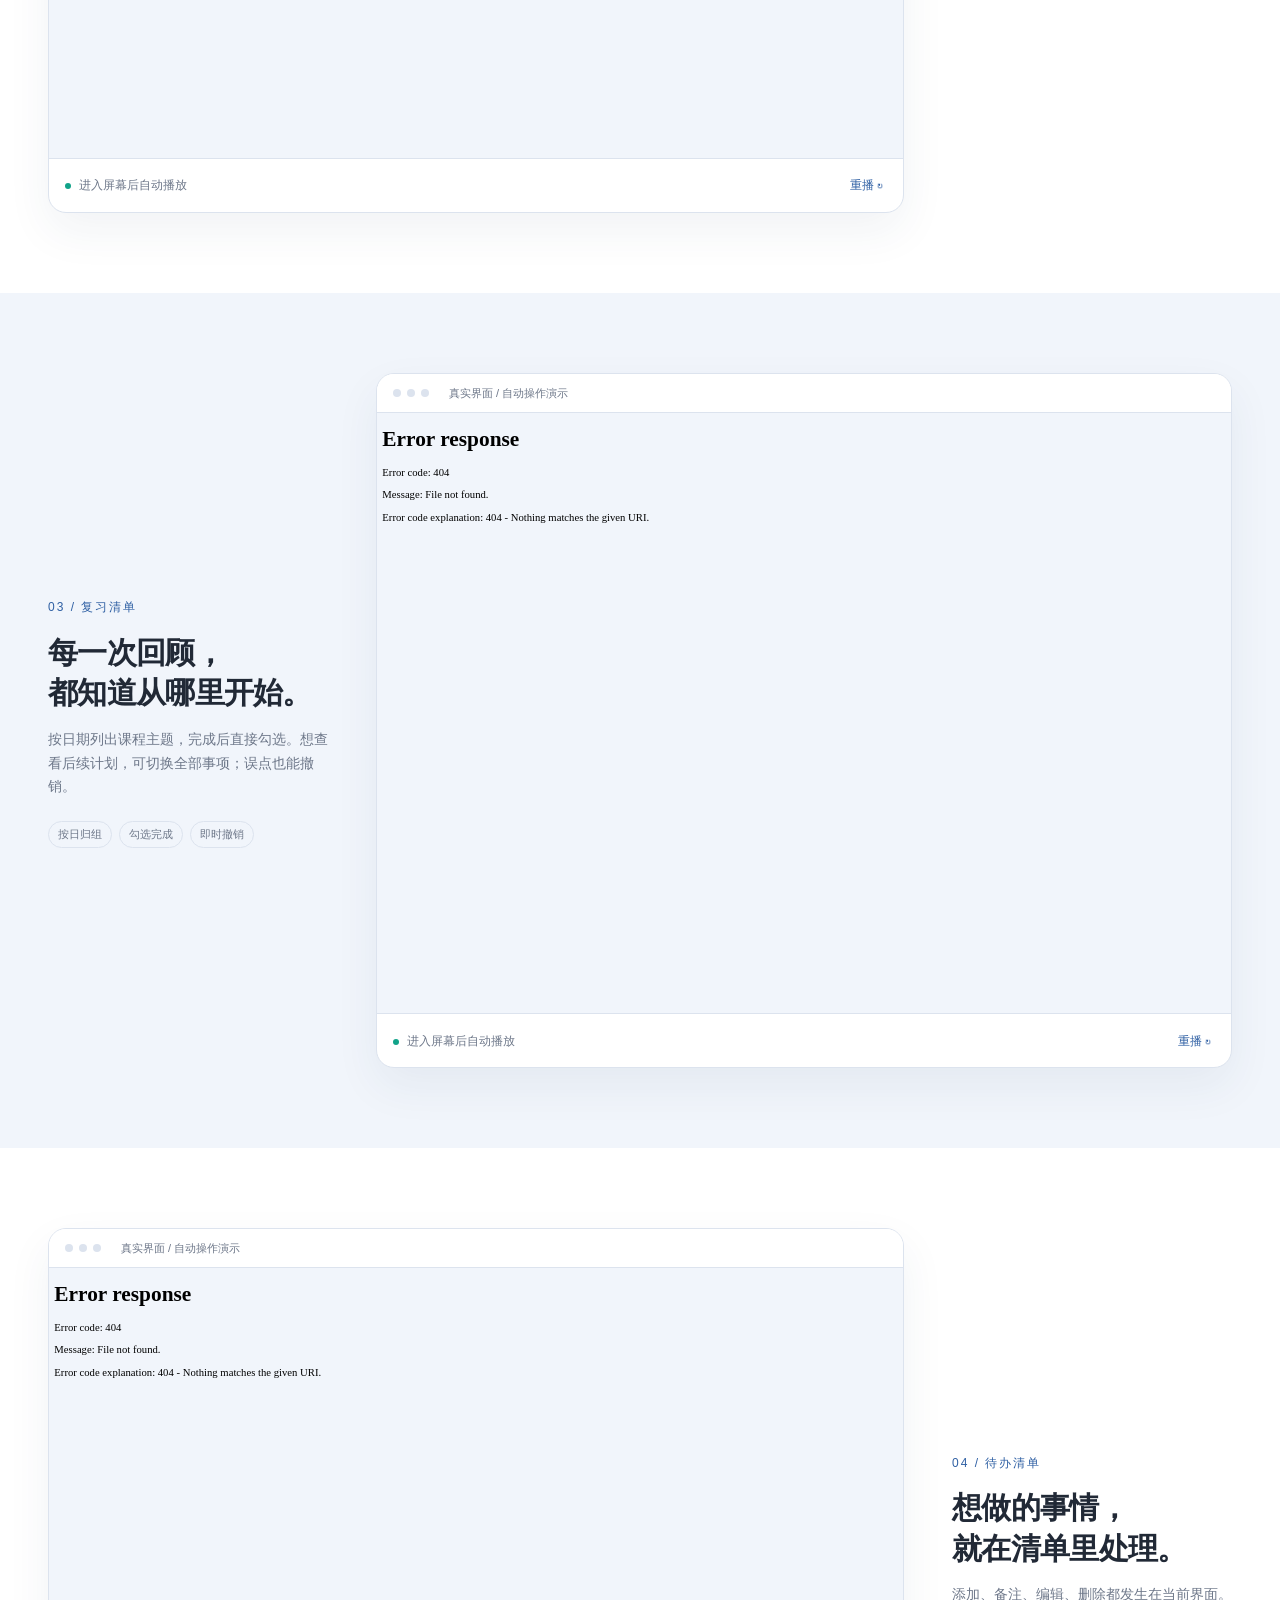
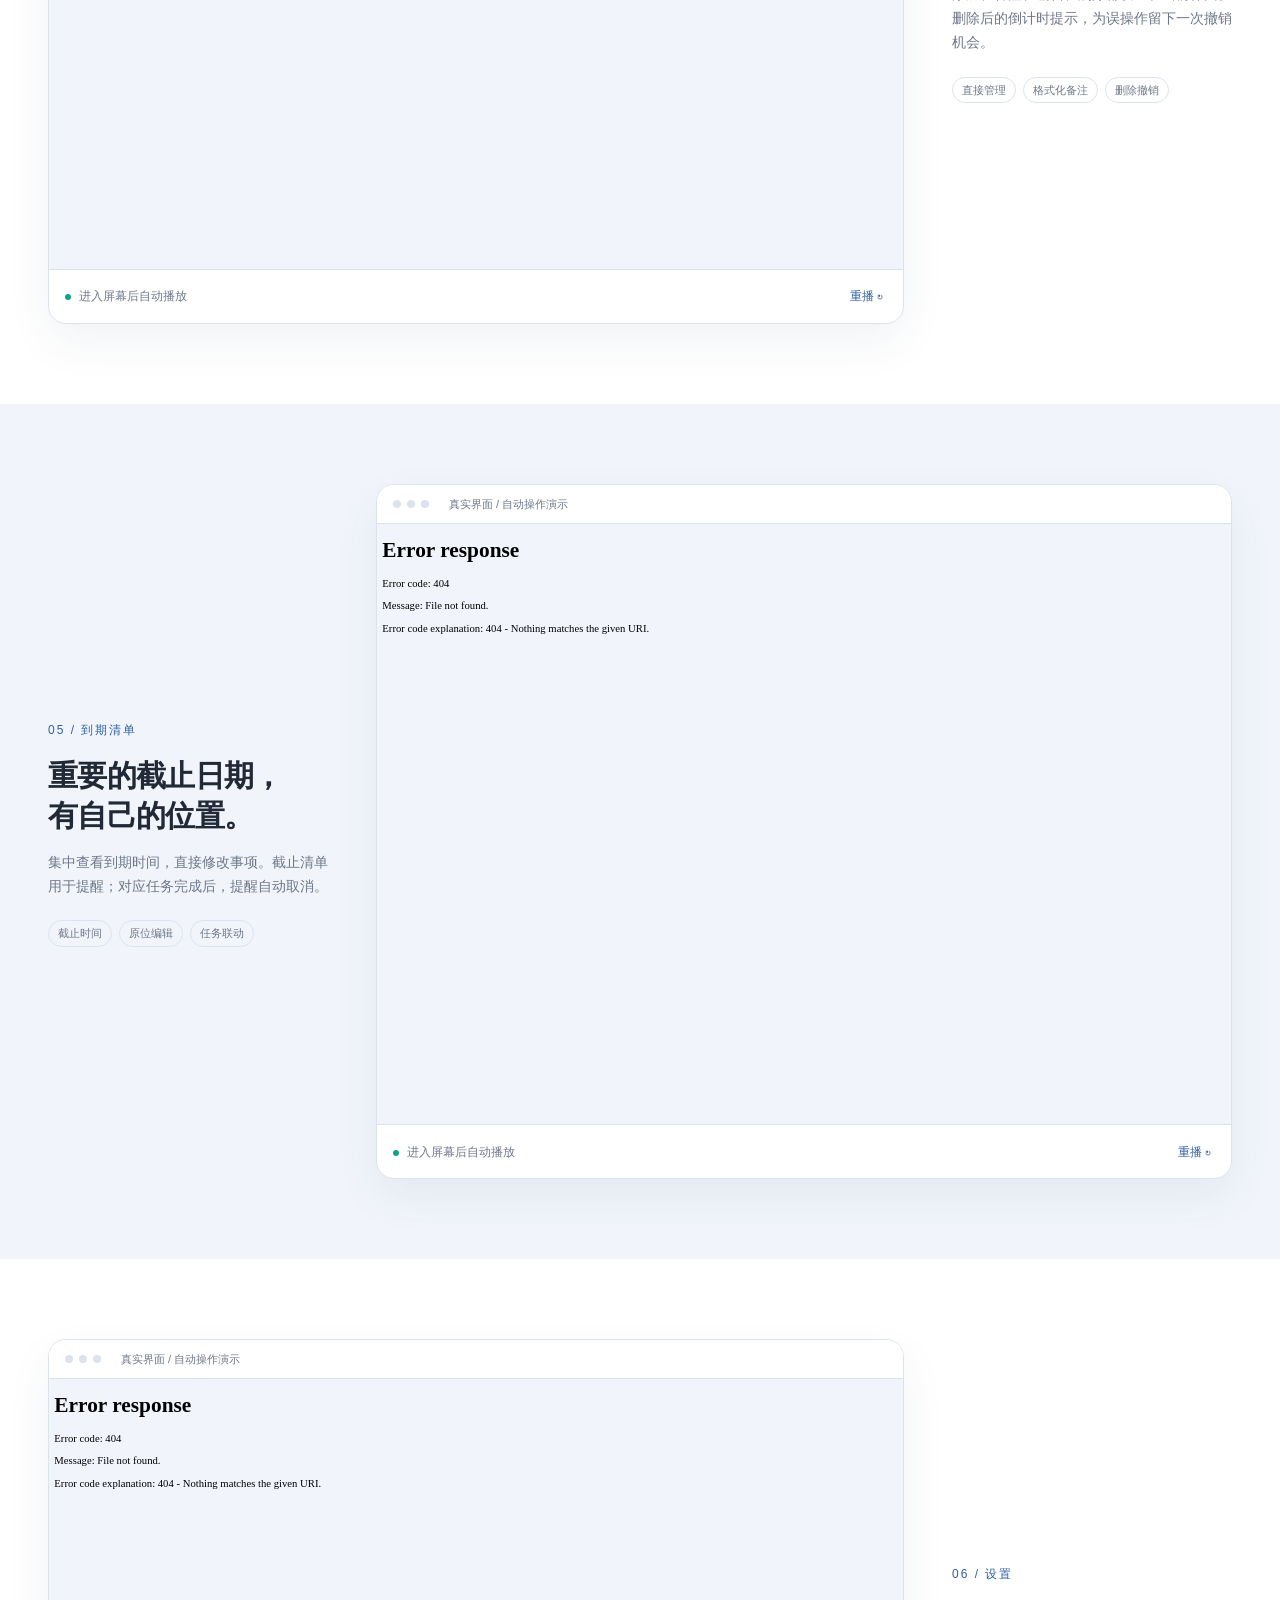
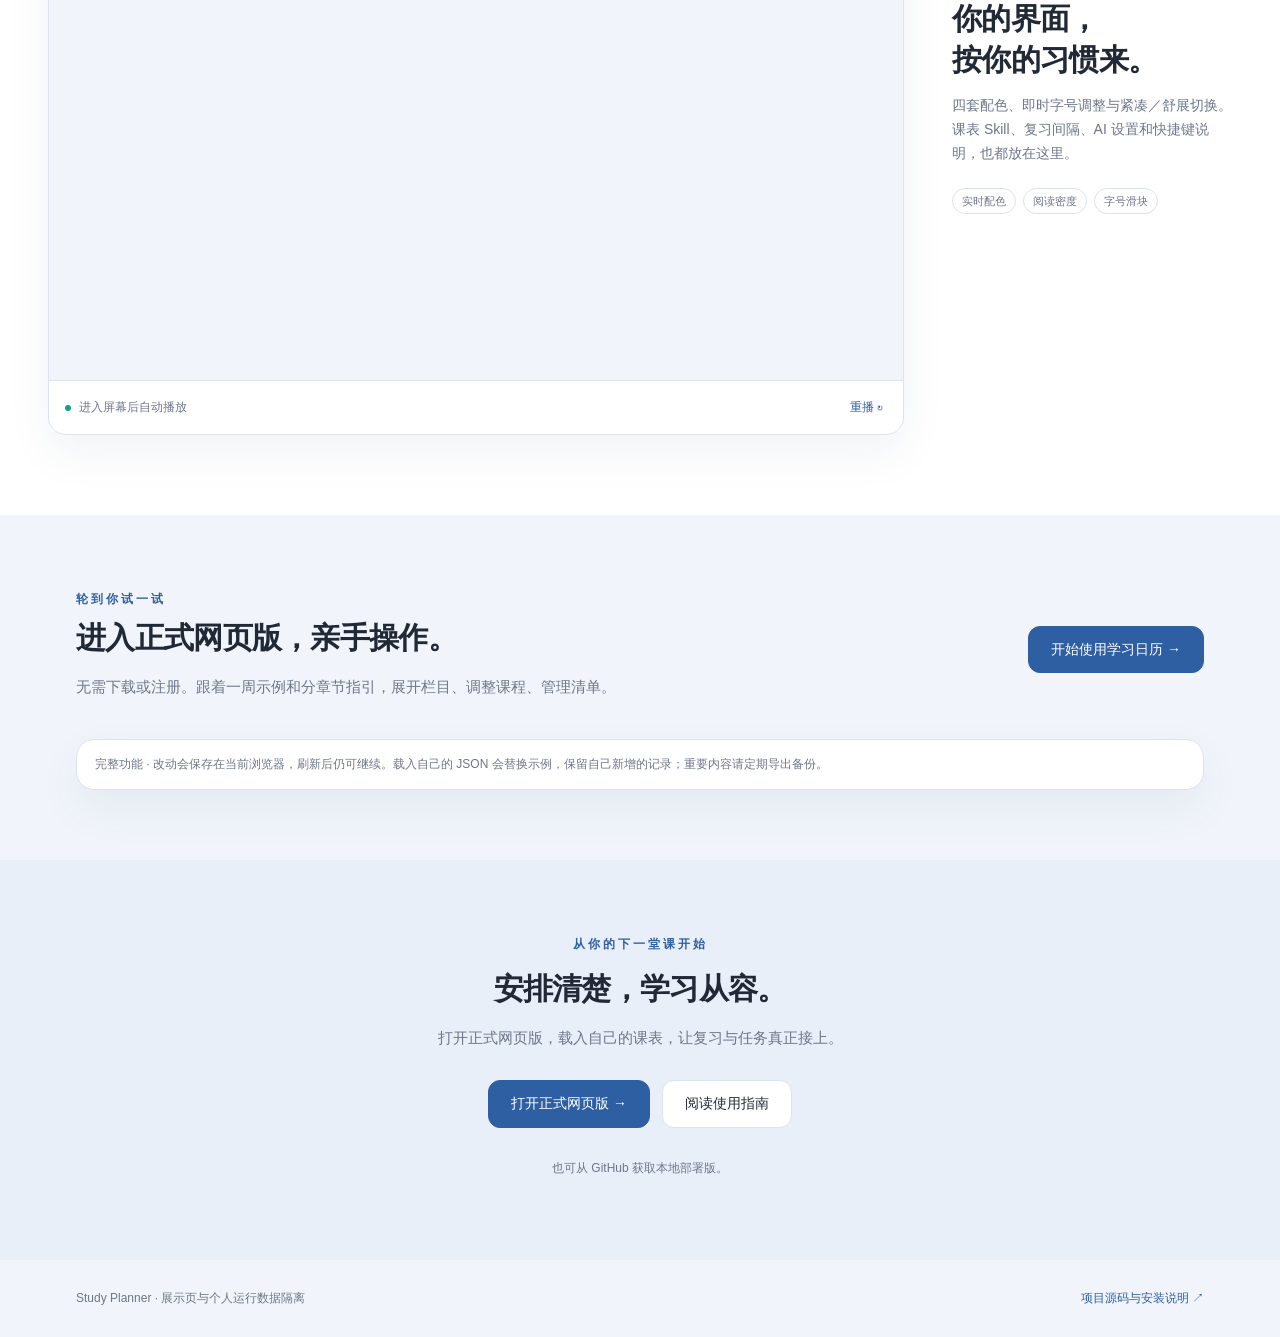
==== commit 9e9de3ba: "Route landing page trials directly to the personal web app" ====
--- a/demo/index.html
+++ b/demo/index.html
@@ -4,12 +4,12 @@
 :root{--blue:#2e5fa3;--ink:#212936;--muted:#6d7789;--line:#dce3ee;--paper:#f1f5fb}*{box-sizing:border-box}html{scroll-behavior:smooth}body{margin:0;background:var(--paper);color:var(--ink);font:15px/1.7 "Segoe UI","Microsoft YaHei",sans-serif}button,a{-webkit-tap-highlight-color:transparent}a{color:var(--blue);text-decoration:none}button{font:inherit;cursor:pointer}button:focus-visible,a:focus-visible{outline:3px solid var(--blue);outline-offset:5px}header{height:78px;max-width:1240px;padding:0 28px;margin:auto;display:flex;align-items:center;justify-content:space-between}.brand{font-size:17px;font-weight:750}.brand b{display:inline-grid;place-items:center;width:32px;height:32px;border-radius:10px;background:var(--blue);color:white;margin-right:10px}nav{display:flex;gap:24px;font-size:13px}.hero{padding:70px 28px 52px;text-align:center;background:radial-gradient(ellipse at 15% 20%,#e8c21c20,transparent 45%),radial-gradient(ellipse at 85% 25%,#2e5fa31a,transparent 45%)}.eyebrow{font-size:12px;letter-spacing:3px;color:var(--blue);font-weight:700}h1{font-size:clamp(34px,5vw,68px);line-height:1.18;letter-spacing:-2px;margin:22px 0}p{color:var(--muted)}.hero p{font-size:17px;max-width:650px;margin:22px auto}.buttons{display:flex;justify-content:center;gap:12px;margin:30px 0}.button{padding:11px 22px;border:1px solid var(--line);border-radius:12px;background:#fff;color:var(--ink);font-size:14px;display:inline-block}.button.primary{background:var(--blue);color:white;border-color:var(--blue)}.button:hover{box-shadow:0 6px 18px #2e5fa318}.strip{display:flex;justify-content:center;gap:24px;font-size:12px;color:var(--muted);flex-wrap:wrap}.intro-preview{max-width:1184px;margin:36px auto 0;border-radius:18px;border:1px solid var(--line);background:white;overflow:hidden;box-shadow:0 24px 70px #2e5fa31a;text-align:left}.window-bar{height:39px;border-bottom:1px solid var(--line);display:flex;align-items:center;gap:6px;padding:0 16px;background:#fff;color:var(--muted);font-size:11px}.window-bar i{width:8px;height:8px;border-radius:50%;background:#dce3ee}.window-bar span{margin-left:14px}.chapter{padding:80px 28px;scroll-margin-top:20px}.chapter:nth-child(even){background:#fff}.chapter-inner{max-width:1184px;margin:auto;display:grid;grid-template-columns:280px minmax(0,1fr);gap:48px;align-items:center}.chapter.reverse .copy{order:2}.chapter.reverse .stage{order:1}.chapter.reverse .chapter-inner{grid-template-columns:minmax(0,1fr) 280px}.number{color:var(--blue);font-size:12px;letter-spacing:2px}h2{font-size:30px;line-height:1.35;letter-spacing:-.7px;margin:14px 0}.copy p{font-size:14px}.tags{display:flex;gap:7px;flex-wrap:wrap;margin-top:22px}.tags span{font-size:11px;border:1px solid var(--line);border-radius:20px;padding:3px 9px;color:var(--muted)}.stage{min-width:0;border:1px solid var(--line);border-radius:18px;background:#fff;overflow:hidden;box-shadow:0 18px 45px #253b5910}.screen{position:relative;width:100%;overflow:hidden;background:var(--paper);aspect-ratio:1280/900}.screen iframe{border:0;width:1280px;height:900px;transform-origin:top left;display:block}.auto iframe{pointer-events:none}.caption{min-height:54px;display:flex;align-items:center;justify-content:space-between;gap:12px;padding:12px 16px;font-size:12px;color:var(--muted);border-top:1px solid var(--line)}.caption button{border:0;background:transparent;color:var(--blue);font-size:12px;padding:4px;white-space:nowrap}.status:before{content:"";display:inline-block;width:6px;height:6px;border-radius:50%;background:#11a389;margin-right:8px}.tour-title{text-align:center;padding:70px 24px 16px}.tour-title p{margin-bottom:12px}.tour-title h2{font-size:34px}.tour-controls{display:flex;justify-content:center;gap:18px}.tour-controls button{border:1px solid var(--line);background:#fff;border-radius:10px;padding:8px 15px;color:var(--blue)}.trial{max-width:1184px;margin:0 auto;padding:70px 28px}.trial-head{display:flex;justify-content:space-between;align-items:center;gap:24px;margin-bottom:25px}.trial-head h2{margin:8px 0}.trial .screen{aspect-ratio:1280/960}.trial iframe{height:960px}.trial-note{font-size:12px;padding:14px 18px;color:var(--muted)}.closing{padding:70px 24px;text-align:center;background:#e8eff8}footer{padding:28px;max-width:1184px;margin:auto;display:flex;justify-content:space-between;font-size:12px;color:var(--muted);gap:20px}.mobile-note{display:none}@media(max-width:850px){header{padding:0 20px}nav{gap:14px}.hero{padding:40px 20px 28px}.hero p{font-size:14px}.chapter{padding:44px 20px}.chapter-inner,.chapter.reverse .chapter-inner{grid-template-columns:1fr;gap:20px}.chapter.reverse .copy,.chapter.reverse .stage{order:initial}.copy h2{font-size:26px}.copy p{max-width:600px}.tags{margin-top:12px}.trial{padding:44px 20px}.trial-head{align-items:flex-start;flex-direction:column;gap:12px}.mobile-note{display:block;font-size:12px}.caption{font-size:11px;padding:10px}.tour-title{padding-top:42px}.tour-title h2{font-size:28px}.strip{gap:13px}.buttons{flex-wrap:wrap}footer{flex-direction:column}.trial .screen{aspect-ratio:auto;height:780px}.trial iframe{width:100%;height:780px;transform:none!important}}
 @media(prefers-reduced-motion:reduce){html{scroll-behavior:auto}}
 </style></head><body>
-<header><a class="brand" href="#"><b>S</b>Study Planner</a><nav><a href="#tour">功能导览</a><a href="#try">交互试用</a><a href="https://github.com/caiwu557-ai/study-planner">GitHub ↗</a></nav></header>
-<section class="hero"><span class="eyebrow">课表 · 复习 · 待办 · 截止提醒</span><h1>把学习的每一步，<br>接成清晰的节奏。</h1><p>今天上什么课，课后复习什么，下一项任务何时到期。<br>在同一套日历和清单里，找到答案。</p><div class="buttons"><a class="button primary" href="#try">体验真实界面 →</a><a class="button" href="https://github.com/caiwu557-ai/study-planner/releases">查看 Windows 版本</a></div><div class="strip"><span>本地运行</span><span>无需注册</span><span>AI 可选</span><span>个人数据留在本机</span></div><div class="intro-preview"><div class="window-bar"><i></i><i></i><i></i><span>Study Planner / 首页预览</span></div><div class="screen auto"><iframe title="首页静态概览" src="./app/#/home" loading="lazy" tabindex="-1" inert></iframe></div></div></section>
+<header><a class="brand" href="#"><b>S</b>Study Planner</a><nav><a href="#tour">功能导览</a><a href="./web/">开始使用</a><a href="https://github.com/caiwu557-ai/study-planner">GitHub ↗</a></nav></header>
+<section class="hero"><span class="eyebrow">课表 · 复习 · 待办 · 截止提醒</span><h1>把学习的每一步，<br>接成清晰的节奏。</h1><p>今天上什么课，课后复习什么，下一项任务何时到期。<br>在同一套日历和清单里，找到答案。</p><div class="buttons"><a class="button primary" href="./web/">打开正式网页版 →</a><a class="button" href="https://github.com/caiwu557-ai/study-planner/releases">查看 Windows 版本</a></div><div class="strip"><span>浏览器直接使用</span><span>无需注册</span><span>AI 可选</span><span>个人存档留在浏览器</span></div><div class="intro-preview"><div class="window-bar"><i></i><i></i><i></i><span>Study Planner / 首页预览</span></div><div class="screen auto"><iframe title="首页静态概览" src="./app/#/home" loading="lazy" tabindex="-1" inert></iframe></div></div></section>
 <section class="tour-title" id="tour"><span class="eyebrow">不必点击，看看它如何工作</span><h2>从今天的安排，到下一次复习。</h2><p>每一段都操作真实前端。光标、填写和反馈会自动演示。</p><div class="tour-controls"><button id="pause">暂停自动演示</button><button id="replay">重播当前演示</button></div></section>
 <div id="chapters"></div>
-<section class="trial" id="try"><div class="trial-head"><div><span class="eyebrow">轮到你试一试</span><h2>相同的界面，亲手操作。</h2><p>这里复用桌面版的布局、图标、组件与配色。</p></div><a class="button primary" href="./app/" target="_blank" rel="noopener">打开独立试用窗口 ↗</a></div><p class="mobile-note">手机上建议打开独立窗口，方便操作完整界面。</p><div class="stage"><div class="screen"><iframe id="trial" title="Study Planner 可交互试用" src="./app/" loading="lazy"></iframe></div><div class="trial-note">虚构数据 · 改动仅在当前试用内生效，刷新即可重置。AI、课表导入与系统通知需在完整版体验，请勿在展示页输入个人信息或密钥。</div></div></section>
-<section class="closing"><span class="eyebrow">从你的下一堂课开始</span><h2>安排清楚，学习从容。</h2><p>下载完整版，载入自己的课表，让复习与任务真正接上。</p><div class="buttons"><a class="button primary" href="https://github.com/caiwu557-ai/study-planner/releases">查看发布版本 →</a><a class="button" href="https://github.com/caiwu557-ai/study-planner/blob/main/docs/USER_GUIDE.md">阅读使用指南</a></div><p style="font-size:12px">若发布页暂无使用包，说明正式版本仍在准备中。</p></section><footer><span>Study Planner · 展示页与个人运行数据隔离</span><a href="https://github.com/caiwu557-ai/study-planner">项目源码与安装说明 ↗</a></footer>
+<section class="trial" id="try"><div class="trial-head"><div><span class="eyebrow">轮到你试一试</span><h2>进入正式网页版，亲手操作。</h2><p>无需下载或注册。跟着一周示例和分章节指引，展开栏目、调整课程、管理清单。</p></div><a class="button primary" href="./web/">开始使用学习日历 →</a></div><div class="stage"><div class="trial-note">完整功能 · 改动会保存在当前浏览器，刷新后仍可继续。载入自己的 JSON 会替换示例，保留自己新增的记录；重要内容请定期导出备份。</div></div></section>
+<section class="closing"><span class="eyebrow">从你的下一堂课开始</span><h2>安排清楚，学习从容。</h2><p>打开正式网页版，载入自己的课表，让复习与任务真正接上。</p><div class="buttons"><a class="button primary" href="./web/">打开正式网页版 →</a><a class="button" href="https://github.com/caiwu557-ai/study-planner/blob/main/docs/USER_GUIDE.md">阅读使用指南</a></div><p style="font-size:12px">也可从 GitHub 获取本地部署版。</p></section><footer><span>Study Planner · 展示页与个人运行数据隔离</span><a href="https://github.com/caiwu557-ai/study-planner">项目源码与安装说明 ↗</a></footer>
 <script>
 const chapters=[
 ['home','01 / 首页','先看清今天，<br>再开始学习。','课程、待复习、待办和即将到期分成四块。记录本节主题后，学习内容就有了清晰的落点。',['今日看板','课后主题','进度反馈']],
@@ -24,7 +24,7 @@
 function command(f,play){f.contentWindow?.postMessage({playDemo:play&&!document.hidden},location.origin)}
 function activate(f){if(active===f)return;if(active)command(active,false);active=f;if(active)command(active,!paused)}
 const visible=new Map();const observer=new IntersectionObserver(entries=>{for(const e of entries)visible.set(e.target,e.intersectionRatio);const candidates=frames.filter(f=>(visible.get(f)||0)>.25).sort((a,b)=>(visible.get(b)||0)-(visible.get(a)||0));activate(candidates[0]||null)},{threshold:[0,.25,.5,.75,1]});frames.forEach(f=>observer.observe(f));
-function fit(){document.querySelectorAll('.screen iframe').forEach(f=>{if(f.id==='trial'&&innerWidth<=850)return;f.style.transform=`scale(${f.parentElement.clientWidth/1280})`})}new ResizeObserver(fit).observe(document.body);fit();
+function fit(){document.querySelectorAll('.screen iframe').forEach(f=>{f.style.transform=`scale(${f.parentElement.clientWidth/1280})`})}new ResizeObserver(fit).observe(document.body);fit();
 function pauseLabel(){document.querySelector('#pause').textContent=paused?'播放自动演示':'暂停自动演示'}pauseLabel();document.querySelector('#pause').onclick=()=>{paused=!paused;pauseLabel();if(active)command(active,!paused)};
 function replay(f){if(!f)return;command(f,false);paused=false;pauseLabel();if(active&&active!==f)command(active,false);active=f;command(f,true)}document.querySelector('#replay').onclick=()=>replay(active||frames[0]);document.querySelectorAll('[data-replay]').forEach(b=>b.onclick=()=>replay(frames.find(f=>f.dataset.scene===b.dataset.replay)));
 window.addEventListener('message',e=>{if(e.origin!==location.origin)return;const f=frames.find(f=>f.contentWindow===e.source);if(!f)return;if(e.data?.demoReady){if(f===active)command(f,!paused)}if(typeof e.data?.text==='string')f.closest('.stage').querySelector('.status').textContent=e.data.text});
